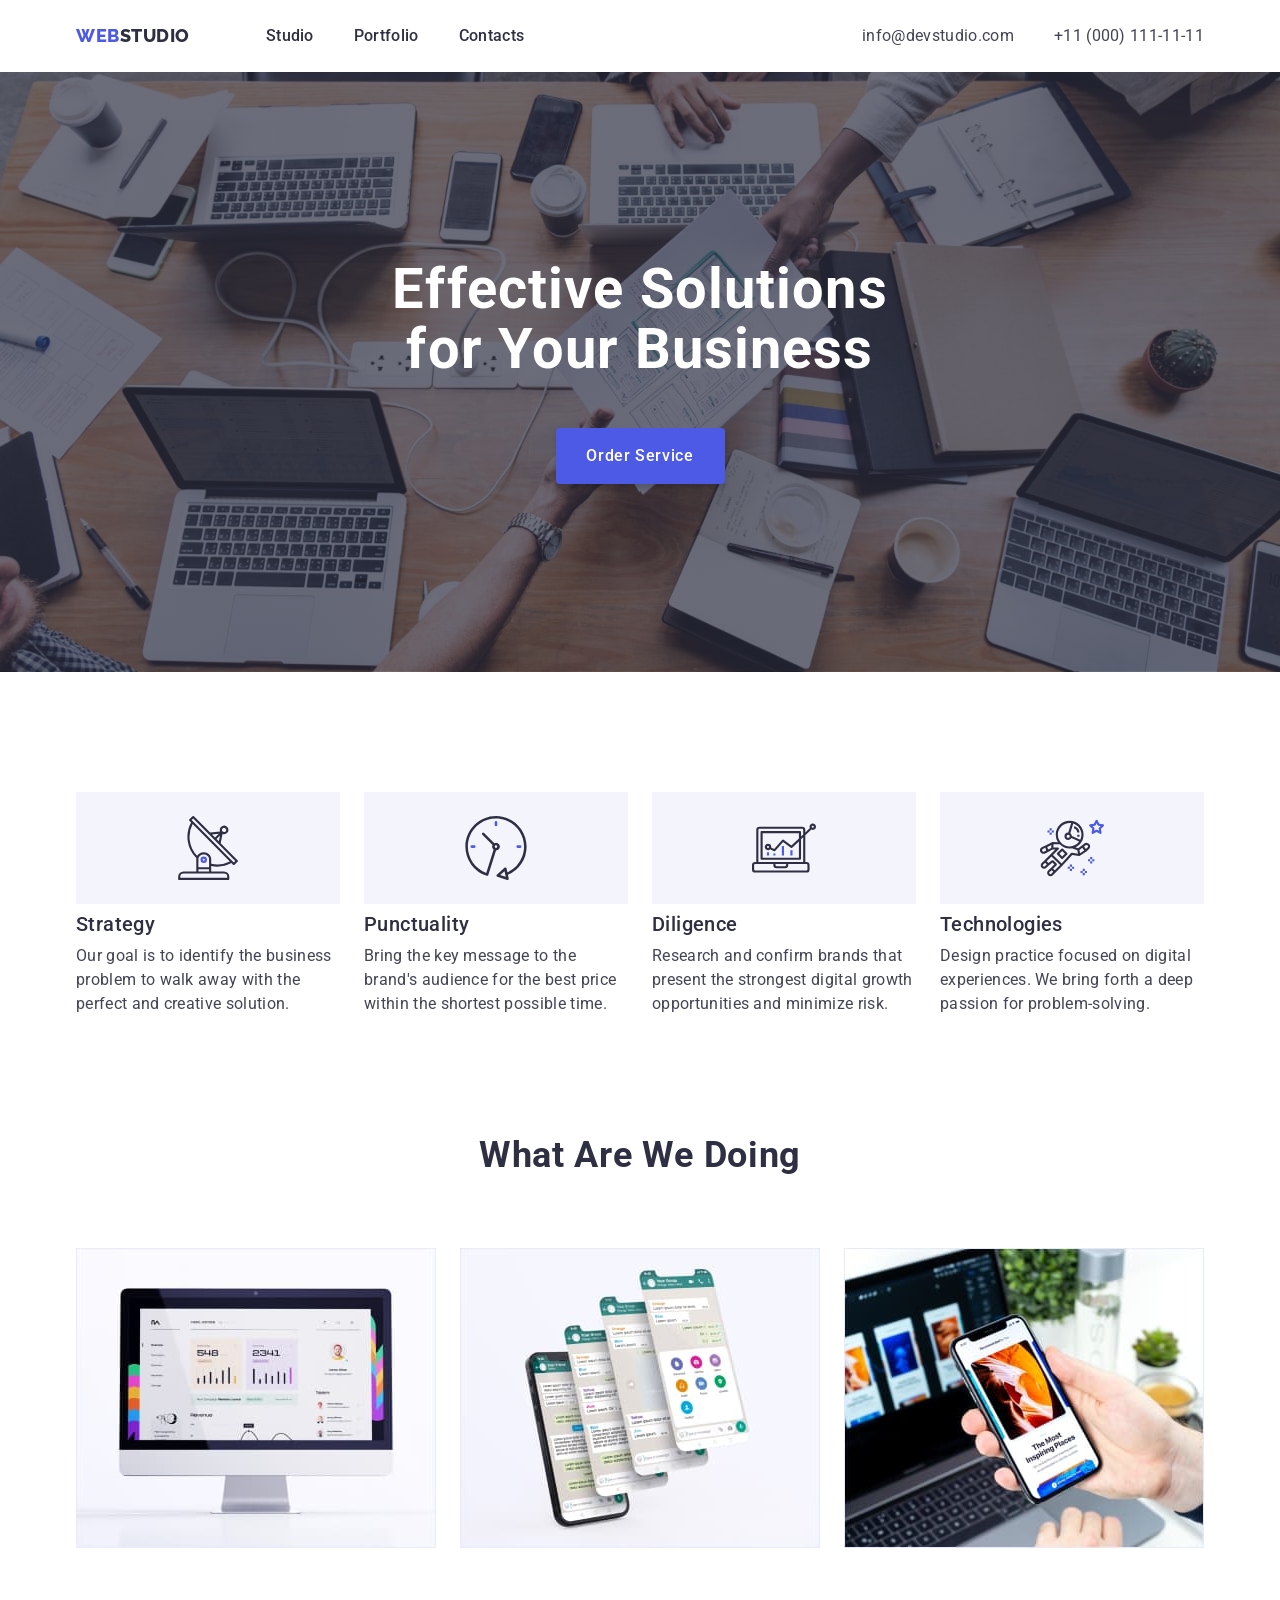
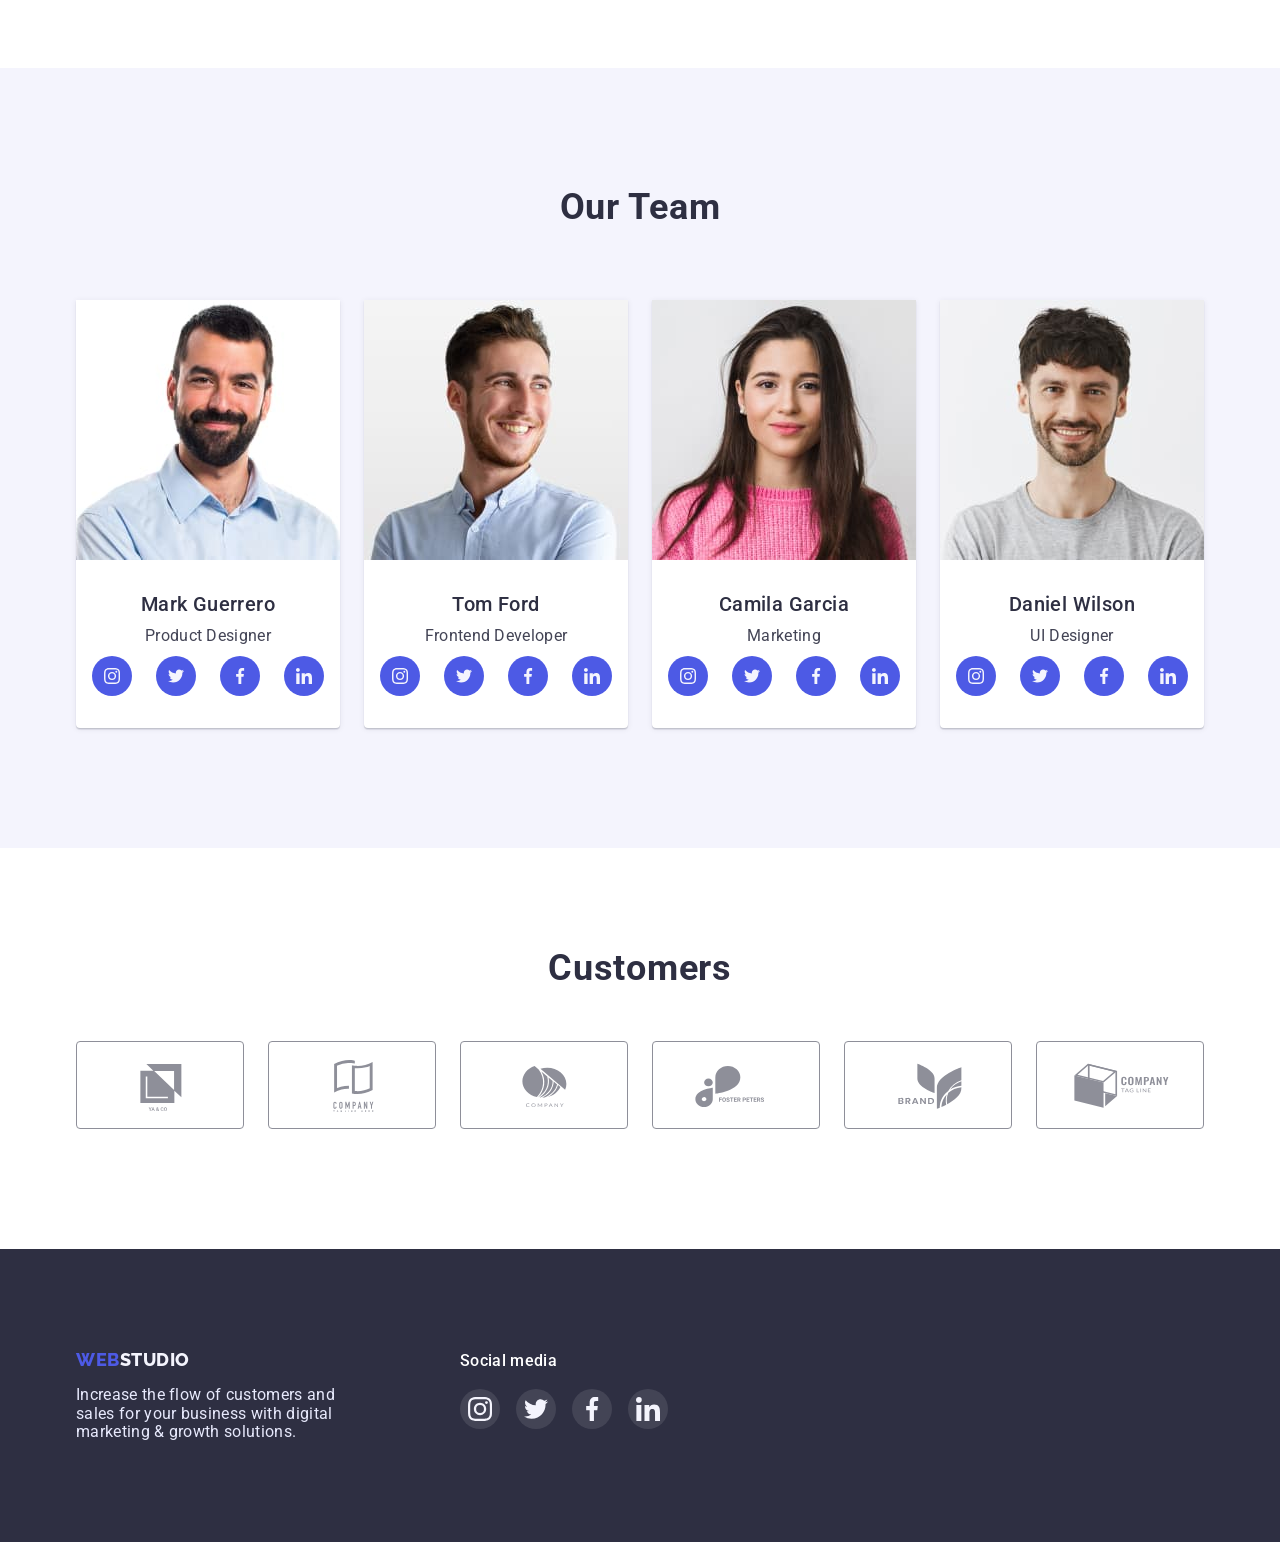
==== index.html @ 0f306420 "Initial commit" ====
<!DOCTYPE html>
<html lang="en">

<head>
    <meta charset="UTF-8">
    <meta http-equiv="X-UA-Compatible" content="IE=edge">
    <meta name="viewport" content="width=device-width, initial-scale=1.0">
    <title>WebStudio</title>
    <link rel="preconnect" href="https://fonts.googleapis.com">
    <link rel="preconnect" href="https://fonts.gstatic.com" crossorigin>
    <link
        href="https://fonts.googleapis.com/css2?family=Montserrat:wght@400;700&family=Raleway:wght@800&family=Roboto:wght@400;500;700;900&display=swap"
        rel="stylesheet">
    <link rel="stylesheet" href="https://cdnjs.cloudflare.com/ajax/libs/modern-normalize/1.1.0/modern-normalize.min.css"
        integrity="sha512-wpPYUAdjBVSE4KJnH1VR1HeZfpl1ub8YT/NKx4PuQ5NmX2tKuGu6U/JRp5y+Y8XG2tV+wKQpNHVUX03MfMFn9Q=="
        crossorigin="anonymous" referrerpolicy="no-referrer" />
    <link rel="stylesheet" href="./css/styles.css">
</head>

<body>
    <header>
        <div class="conteiner header-container">
            <nav class="header-all">
                <a href="./index.html" class="header-logo link">Web<span class="header-logo-studio">Studio</span></a>
                <ul class="header-nav list">
                    <li><a href="./index.html" class="nav link">Studio</a></li>
                    <li><a href="./portfolio.html" class="nav link">Portfolio</a></li>
                    <li><a href="" class="nav link">Contacts</a></li>
                </ul>
            </nav>
            <address class="address">
                <ul class="address-list list">
                    <li><a href="mailto:info@devstudio.com" class="header-address link">info@devstudio.com</a></li>
                    <li><a href="tel:+110001111111" class="header-address link">+11 (000) 111-11-11</a></li>
                </ul>
            </address>
        </div>
    </header>
    <main>
        <section class="hero">
            <div class="conteiner">
                <h1 class="hero-title">Effective Solutions for Your Business</h1>
                <button type="button" class="hero-btn">Order Service</button>
            </div>
        </section>
        <section class="strengths section">
            <div class="conteiner">
                <h2 hidden class="strengths-t">Strengths</h2>
                <ul class="strengths-list list">
                    <li class="strengths-item">
                        <div class="strengths-fon">
                            <svg width="64" height="64" class="strengths-icon">
                                <use href="./images/icons.svg#icon-antenna"></use>
                            </svg>
                        </div>
                        <h3 class="strengths-title">Strategy</h3>
                        <p class="strengths-text">Our goal is to identify the business
                            problem to walk away with the perfect and creative solution. </p>
                    </li>
                    <li class="strengths-item">
                        <div class="strengths-fon">
                            <svg width="64" height="64" class="strengths-icon">
                                <use href="./images/icons.svg#icon-clock"></use>
                            </svg>
                        </div>
                        <h3 class="strengths-title">Punctuality</h3>
                        <p class="strengths-text">Bring the key message to the brand's audience for the best price
                            within
                            the shortest possible
                            time.</p>
                    </li>
                    <li class="strengths-item">
                        <div class="strengths-fon">
                            <svg width="64" height="64" class="strengths-icon">
                                <use href="./images/icons.svg#icon-diagram"></use>
                            </svg>
                        </div>
                        <h3 class="strengths-title">Diligence</h3>
                        <p class="strengths-text">Research and confirm brands that present the strongest digital growth
                            opportunities and minimize
                            risk.</p>
                    </li>
                    <li class="strengths-item">
                        <div class="strengths-fon">
                            <svg width="64" height="64" class="strengths-icon">
                                <use href="./images/icons.svg#icon-astronaut"></use>
                            </svg>
                        </div>
                        <h3 class="strengths-title">Technologies</h3>
                        <p class="strengths-text">Design practice focused on digital experiences. We bring forth a deep
                            passion for
                            problem-solving.</p>
                    </li>
                </ul>
            </div>
        </section>
        <section class="section">
            <div class="conteiner">
                <h2 class="doing">What are we doing</h2>
                <ul class="doing-list list">
                    <li class="doing-item"><img src="./images/doing1.jpg" alt="What are we doing" width="360"
                            height="300"></li>
                    <li><img src="./images/doing2.jpg" alt="What are we doing" width="360" height="300"></li>
                    <li><img src="./images/doing3.jpg" alt="What are we doing" width="360" height="300"></li>
                </ul>
            </div>
        </section>
        <section class="our-team section">
            <div class="conteiner">
                <h2 class="our-team-title">Our Team</h2>
                <div class="our-team-list-wrap">
                    <ul class="our-team-list list">
                        <li class="our-team-item">
                            <img src="./images/team1.jpg" alt="Product Designer" width="264" height="260">
                            <div class="our-team-name">
                                <h3 class="our-team-subtitle">Mark Guerrero</h3>
                                <p class="our-team-text">Product Designer</p>
                                <ul class="team-soc-list list">
                                    <li class="team-soc-item">
                                        <a class="team-soc-link link" href="">
                                            <svg width="16" height="16" class="team-soc-icon">
                                                <use href="./images/icons.svg#icon-instagram"></use>
                                            </svg>
                                        </a>
                                    </li>
                                    <li class="team-soc-item">
                                        <a class="team-soc-link link" href="">
                                            <svg width="16" height="16" class="team-soc-icon">
                                                <use href="./images/icons.svg#icon-twitter"></use>
                                            </svg>
                                        </a>
                                    </li>
                                    <li class="team-soc-item">
                                        <a class="team-soc-link link" href="">
                                            <svg width="16" height="16" class="team-soc-icon">
                                                <use href="./images/icons.svg#icon-facebook"></use>
                                            </svg>
                                        </a>
                                    </li>
                                    <li class="team-soc-item">
                                        <a class="team-soc-link link" href="">
                                            <svg width="16" height="16" class="team-soc-icon">
                                                <use href="./images/icons.svg#icon-linkedin"></use>
                                            </svg>
                                        </a>
                                    </li>
                                </ul>
                            </div>
                        </li>
                        <li class="our-team-item">
                            <img src="./images/team2.jpg" alt="Frontend Developer" width="264" height="260">
                            <div class="our-team-name">
                                <h3 class="our-team-subtitle">Tom Ford</h3>
                                <p class="our-team-text">Frontend Developer</p>
                                <ul class="team-soc-list list">
                                    <li class="team-soc-item">
                                        <a class="team-soc-link link" href="">
                                            <svg width="16" height="16" class="team-soc-icon">
                                                <use href="./images/icons.svg#icon-instagram"></use>
                                            </svg>
                                        </a>
                                    </li>
                                    <li class="team-soc-item">
                                        <a class="team-soc-link link" href="">
                                            <svg width="16" height="16" class="team-soc-icon">
                                                <use href="./images/icons.svg#icon-twitter"></use>
                                            </svg>
                                        </a>
                                    </li>
                                    <li class="team-soc-item">
                                        <a class="team-soc-link link" href="">
                                            <svg width="16" height="16" class="team-soc-icon">
                                                <use href="./images/icons.svg#icon-facebook"></use>
                                            </svg>
                                        </a>
                                    </li>
                                    <li class="team-soc-item">
                                        <a class="team-soc-link link" href="">
                                            <svg width="16" height="16" class="team-soc-icon">
                                                <use href="./images/icons.svg#icon-linkedin"></use>
                                            </svg>
                                        </a>
                                    </li>
                                </ul>
                            </div>
                        </li>
                        <li class="our-team-item">
                            <img src="./images/team3.jpg" alt="Marketing" width="264" height="260">
                            <div class="our-team-name">
                                <h3 class="our-team-subtitle">Camila Garcia</h3>
                                <p class="our-team-text">Marketing</p>
                                <ul class="team-soc-list list">
                                    <li class="team-soc-item">
                                        <a class="team-soc-link link" href="">
                                            <svg width="16" height="16" class="team-soc-icon">
                                                <use href="./images/icons.svg#icon-instagram"></use>
                                            </svg>
                                        </a>
                                    </li>
                                    <li class="team-soc-item">
                                        <a class="team-soc-link link" href="">
                                            <svg width="16" height="16" class="team-soc-icon">
                                                <use href="./images/icons.svg#icon-twitter"></use>
                                            </svg>
                                        </a>
                                    </li>
                                    <li class="team-soc-item">
                                        <a class="team-soc-link link" href="">
                                            <svg width="16" height="16" class="team-soc-icon">
                                                <use href="./images/icons.svg#icon-facebook"></use>
                                            </svg>
                                        </a>
                                    </li>
                                    <li class="team-soc-item">
                                        <a class="team-soc-link link" href="">
                                            <svg width="16" height="16" class="team-soc-icon">
                                                <use href="./images/icons.svg#icon-linkedin"></use>
                                            </svg>
                                        </a>
                                    </li>
                                </ul>
                            </div>
                        </li>
                        <li class="our-team-item">
                            <img src="./images/team4.jpg" alt="UI Designer" width="264" height="260">
                            <div class="our-team-name">
                                <h3 class="our-team-subtitle">Daniel Wilson</h3>
                                <p class="our-team-text">UI Designer</p>
                                <ul class="team-soc-list list">
                                    <li class="team-soc-item">
                                        <a class="team-soc-link link" href="">
                                            <svg width="16" height="16" class="team-soc-icon">
                                                <use href="./images/icons.svg#icon-instagram"></use>
                                            </svg>
                                        </a>
                                    </li>
                                    <li class="team-soc-item">
                                        <a class="team-soc-link link" href="">
                                            <svg width="16" height="16" class="team-soc-icon">
                                                <use href="./images/icons.svg#icon-twitter"></use>
                                            </svg>
                                        </a>
                                    </li>
                                    <li class="team-soc-item">
                                        <a class="team-soc-link link" href="">
                                            <svg width="16" height="16" class="team-soc-icon">
                                                <use href="./images/icons.svg#icon-facebook"></use>
                                            </svg>
                                        </a>
                                    </li>
                                    <li class="team-soc-item">
                                        <a class="team-soc-link link" href="">
                                            <svg width="16" height="16" class="team-soc-icon">
                                                <use href="./images/icons.svg#icon-linkedin"></use>
                                            </svg>
                                        </a>
                                    </li>
                                </ul>
                            </div>
                        </li>
                    </ul>
                </div>
            </div>
        </section>
        <section class="customers section">
            <div class="conteiner">
                <h2 class="customers-title">Customers</h2>
                <ul class="customers-list list">
                    <li class="customers-item">
                        <a class="customers-link link" href="">
                            <svg width="104" height="56" class="customers-icon">
                                <use href="./images/icons.svg#icon-Logo-1"></use>
                            </svg>
                        </a>
                    </li>
                    <li class="customers-item">
                        <a class="customers-link link" href="">
                            <svg width="104" height="56" class="customers-icon">
                                <use href="./images/icons.svg#icon-Logo-2"></use>
                            </svg>
                        </a>
                    </li>
                    <li class="customers-item">
                        <a class="customers-link link" href="">
                            <svg width="104" height="56" class="customers-icon">
                                <use href="./images/icons.svg#icon-Logo-3"></use>
                            </svg>
                        </a>
                    </li>
                    <li class="customers-item">
                        <a class="customers-link link" href="">
                            <svg width="104" height="56" class="customers-icon">
                                <use href="./images/icons.svg#icon-Logo-4"></use>
                            </svg>
                        </a>
                    </li>
                    <li class="customers-item">
                        <a class="customers-link link" href="">
                            <svg width="104" height="56" class="customers-icon">
                                <use href="./images/icons.svg#icon-Logo-5"></use>
                            </svg>
                        </a>
                    </li>
                    <li class="customers-item">
                        <a class="customers-link link" href="">
                            <svg width="104" height="56" class="customers-icon">
                                <use href="./images/icons.svg#icon-Logo-6"></use>
                            </svg>
                        </a>
                    </li>
                </ul>
            </div>
        </section>
    </main>
    <footer class="footer">
        <div class="footer-conteiner conteiner">
            <div class="footer-wrap">
                <a href="./index.html" class="header-logo link">Web<span class="footer-logo-studio">Studio</span></a>
                <p class="footer-text">Increase the flow of customers and sales for your business with digital marketing
                    &
                    growth solutions.</p>
            </div>
            <div class="social-media-box">
                <h3 class="social-media-header">Social media</h3>
                <ul class="social-media-list list">
                    <li class="social-media-item">
                        <a class="social-media-link link" href="">
                            <svg width="24" heigth="24" class="social-media-icon">
                                <use href="./images/icons.svg#icon-instagram"></use>
                            </svg>
                        </a>
                    </li>
                    <li class="social-media-item">
                        <a class="social-media-link link" href="">
                            <svg width="24" heigth="24" class="social-media-icon">
                                <use href="./images/icons.svg#icon-twitter"></use>
                            </svg>
                        </a>
                    </li>
                    <li class="social-media-item">
                        <a class="social-media-link link" href="">
                            <svg width="24" heigth="24" class="social-media-icon">
                                <use href="./images/icons.svg#icon-facebook"></use>
                            </svg>
                        </a>
                    </li>
                    <li class="social-media-item">
                        <a class="social-media-link link" href="">
                            <svg width="24" heigth="24" class="social-media-icon">
                                <use href="./images/icons.svg#icon-linkedin"></use>
                            </svg>
                        </a>
                    </li>
                </ul>
            </div>
        </div>
    </footer>
</body>

</html>
---- css/styles.css ----
:root {
    --body-color: #2E2F42;
    --logo-color: #4D5AE5;
    --second-logo-color: #2E2F42;
    --navigation-color: #2E2F42;
    --address-color: #434455;
    --navigation-color-hover: #404BBF;
    --background-color-hero: #2E2F42;
    --hero-btn-color: #ffffff;
    --hero-btn-background-color: #4D5AE5;
    --hero-btn-background-color-hover: #404BBF;
    --hero-title-color: #ffffff;

    --color-iris: #4d5ae5;
    --color-ocean: #404bbf;
    --color-navy-blue: #2e2f42;
    --color-green: #31d0aa;
    --color-slate: #434455;
    --color-light-slate: #8e8f99;
    --color-cornflower: #e7e9fc;
    --color-cloud: #f4f4fd;
    --color-navy-blue-modal: #2e2f42;
    --color-grey: #2e2f42;
}

p,
h1,
h2,
h3,
h4,
h5,
h6,
ul {
    margin: 0;
    padding: 0;
}

img {
    max-width: 100%;
    height: auto;
    display: block;
}

button {
    cursor: pointer;
}

body {
    font-family: 'Roboto', sans-serif;
    color: var(--color-slate);
}

.link {
    text-decoration: none;
}

.list {
    list-style: none;
}

.conteiner {
    max-width: 1158px;
    margin: 0 auto;
    padding: 0 15px;
}

.section {
    padding-top: 120px;
    padding-bottom: 120px;
}

.header {
    border-bottom: 1px solid var(--color-cornflower);
}

.header-logo {
    font-family: 'Raleway', sans-serif;
    font-weight: 800;
    font-size: 18px;
    line-height: 1.17;
    display: flex;
    align-items: center;
    letter-spacing: 0.03em;
    text-transform: uppercase;
    color: var(--logo-color);
    margin-right: 76px;
}

.header-container {
    display: flex;
    padding-top: 24px;
    padding-bottom: 24px;
    justify-content: space-between;

}

.header-all {
    display: flex;
    align-items: center;
}

.header-nav {
    display: flex;
    gap: 40px;
}

.header-logo-studio {
    color: var(--second-logo-color);
}

.nav {
    font-weight: 500;
    font-size: 16px;
    line-height: 1.5;
    letter-spacing: 0.02em;
    color: var(--navigation-color);
}

.address {
    font-style: normal;
}

.address-list {
    display: flex;
    gap: 40px;

}

.header-address {
    font-size: 16px;
    line-height: 1.5;
    letter-spacing: 0.02em;
    color: var(--color-slate);
}

.header-address:hover,
.header-address:focus,
.nav:hover,
.nav:focus,
.nav:active {
    color: var(--color-ocean);
}

/* --------------HERO-------------- */

.hero {
    background-color: var(--background-color-hero);
    background-image: linear-gradient(rgba(46, 47, 66, 0.7), rgba(46, 47, 66, 0.7)), url(../images/people-office1.jpg);
    background-repeat: no-repeat;
    background-position: center;
    background-size: cover;
    padding: 188px 0;
}

.hero-title {
    font-size: 56px;
    line-height: 1.07;
    text-align: center;
    letter-spacing: 0.02em;
    color: var(--hero-title-color);
    max-width: 496px;
    margin: 0 auto 48px;

}

.hero-btn {
    font-family: 'Roboto', sans-serif;
    font-weight: 500;
    font-size: 16px;
    line-height: 1.5;
    letter-spacing: 0.04em;
    background-color: var(--hero-btn-background-color);
    box-shadow: 0px 4px 4px rgba(0, 0, 0, 0.15);
    border-radius: 4px;
    color: var(--hero-btn-color);
    width: 169px;
    height: 56px;
    display: block;
    margin: 0 auto;
    border: none;
}

.hero-btn:hover,
.hero-btn:focus {
    background: var(--hero-btn-background-color-hover);
}

/* --------------Strengths-------------- */

.strengths {
    padding-bottom: 0;
}

.strengths-list {
    display: flex;
    gap: 24px;
    justify-content: center;
}

.strengths-item {
    flex-basis: calc((100% - 72px) / 4);
}

.strengths-fon {
    background-color: var(--color-cloud);
    margin-bottom: 8px;
    height: 112px;
    display: flex;
    justify-content: center;
    align-items: center;
}

.strengths-title {
    font-weight: 500;
    font-size: 20px;
    line-height: 1.2;
    letter-spacing: 0.02em;
    color: var(--color-navy-blue);
    margin-bottom: 8px;
}

.strengths-text {
    font-size: 16px;
    line-height: 1.5;
    letter-spacing: 0.02em;
    color: var(--color-slate);
}

/* --------------Doing-------------- */

.doing {
    font-size: 36px;
    line-height: 1.11;
    text-align: center;
    letter-spacing: 0.02em;
    text-transform: capitalize;
    color: var(--color-navy-blue);
    margin-bottom: 72px;
}

.doing-list {
    display: flex;
    gap: 24px;
    justify-content: center;
}

.doing-item {
    flex-basis: calc((100% - 48) / 3);
}

/* --------------Our team-------------- */

.our-team {
    background-color: var(--color-cloud);
}

.our-team-name {
    padding: 32px 16px;
}

.our-team-list {
    display: flex;
    gap: 24px;
}

.our-team-item {
    background-color: var(--hero-title-color);
    box-shadow: 0px 1px 6px rgba(46, 47, 66, 0.08), 0px 1px 1px rgba(46, 47, 66, 0.16), 0px 2px 1px rgba(46, 47, 66, 0.08);
    border-radius: 0px 0px 4px 4px;
    flex-basis: calc((100% - 72px) / 4);
}

.our-team-title {
    font-size: 36px;
    line-height: 1.11;
    text-align: center;
    letter-spacing: 0.02em;
    text-transform: capitalize;
    color: var(--color-navy-blue);
    margin-bottom: 72px;
}

.our-team-subtitle {
    font-weight: 500;
    font-size: 20px;
    line-height: 1.2;
    text-align: center;
    letter-spacing: 0.02em;
    color: var(--color-navy-blue);
}

.our-team-text {
    font-size: 16px;
    line-height: 1.5;
    text-align: center;
    letter-spacing: 0.02em;
    color: var(--color-slate);
    margin-top: 8px;
    margin-bottom: 8px;
}

.team-soc-list {
    display: flex;
    justify-content: center;
    gap: 24px;
}

.team-soc-item {
    width: 40px;
    height: 40px;
}

.team-soc-link {
    width: 100%;
    height: 100%;
    background-color: var(--color-iris);
    display: flex;
    align-items: center;
    justify-content: center;
    border-radius: 50%;
}

.team-soc-link:hover,
.team-soc-link:focus {
    background-color: var(--color-ocean);
}

.customers-title {
    font-size: 36px;
    line-height: 1.1px;
    text-align: center;
    letter-spacing: 0.02em;
    text-transform: capitalize;
    color: var(--color-grey);
    margin-bottom: 72px;
}

.customers-list {
    display: flex;
    gap: 24px;
}

.customers-item {
    flex-basis: auto;

}

.customers-link {
    width: 168px;
    height: 88px;
    display: flex;
    align-items: center;
    justify-content: center;
    color: var(--color-light-slate);
    border: 1px solid var(--color-light-slate);
    border-radius: 4px;
}

.customers-icon {
    fill: currentColor;
}

.customers-link:hover,
.customers-link:focus {
    border-color: var(--color-ocean);
}

.customers-link:hover .customers-icon,
.customers-link:focus .customers-icon {
    fill: var(--color-ocean);
}

/* --------------Footer-------------- */

.footer {
    background-color: var(--color-navy-blue);

}

.footer-conteiner {
    display: flex;

}

.footer-wrap {
    padding-top: 100px;
    padding-bottom: 100px;
    margin-right: 120px;
}

.footer-logo-studio {
    color: var(--color-cloud);
}

.footer-text {
    font-size: 16px;
    line-height: 1.17;
    letter-spacing: 0.02em;
    color: var(--color-cornflower);
    width: 264px;
    margin-top: 16px;
}

.social-media-box {
    padding-top: 100px;

}

.social-media-header {
    font-weight: 500;
    font-size: 16px;
    line-height: 1.5;
    letter-spacing: 0.02em;
    color: #FFFFFF;
    margin-bottom: 16px;
}

.social-media-list {
    display: flex;
    justify-content: center;
    gap: 16px;
}

.social-media-item {
    width: 40px;
    height: 40px;
}

.social-media-link {
    width: 100%;
    height: 100%;
    display: flex;
    align-items: center;
    justify-content: center;
    border-radius: 50%;
    background-color: var(--color-cloud);
    background: rgba(255, 255, 255, 0.1);
}

.social-media-link:hover,
.social-media-link:focus {
    background-color: var(--color-green);
}



/* --------------   START Portfolio   -------------- */

/* --------------Filter-------------- */

.filter-btn {
    background-color: var(--color-cornflower);
    color: var(--color-iris);
    line-height: 1.5;
    font-size: 16px;
    font-weight: 500;
    letter-spacing: 0.04em;
    font-family: 'Roboto', sans-serif;
    padding: 12px 24px;
    border: 1px solid #E7E9FC;
    border-radius: 4px;
}

.filter-btn:is(:hover, :focus) {
    background-color: var(--color-ocean);
    color: var(--color-cloud);
    border: 1px solid var(--color-ocean);
    box-shadow: 0px 2px 2px 0px #0000001F;
    box-shadow: 0px 2px 1px 0px #00000014;
    box-shadow: 0px 3px 1px 0px #0000001A;
}

.filter-list {
    display: flex;
    justify-content: center;
    gap: 24px;
    margin-bottom: 72px;
}

.project-list {
    display: flex;
    flex-wrap: wrap;
    column-gap: 24px;
    row-gap: 48px;
}

.project-link {
    display: block;
}

.project-link .project-name:hover {
    box-shadow: 0px 1px 6px rgba(46, 47, 66, 0.08), 0px 1px 1px rgba(46, 47, 66, 0.16), 0px 2px 1px rgba(46, 47, 66, 0.08);
}

.project-item {
    flex-basis: calc((100% - 48px) / 3);
    background-color: var(--hero-title-color);
}

.project-name {
    padding: 32px 16px;
    border: 1px solid var(--color-cornflower);
    border-top: 0;
}

.project-title {
    font-weight: 500;
    font-size: 20px;
    line-height: 1.2;
    letter-spacing: 0.02em;
    color: var(--color-navy-blue);
    margin-bottom: 8px;
}

.project-filter {
    font-size: 16px;
    line-height: 1.5;
    letter-spacing: 0.02em;
    color: var(--color-slate);
}
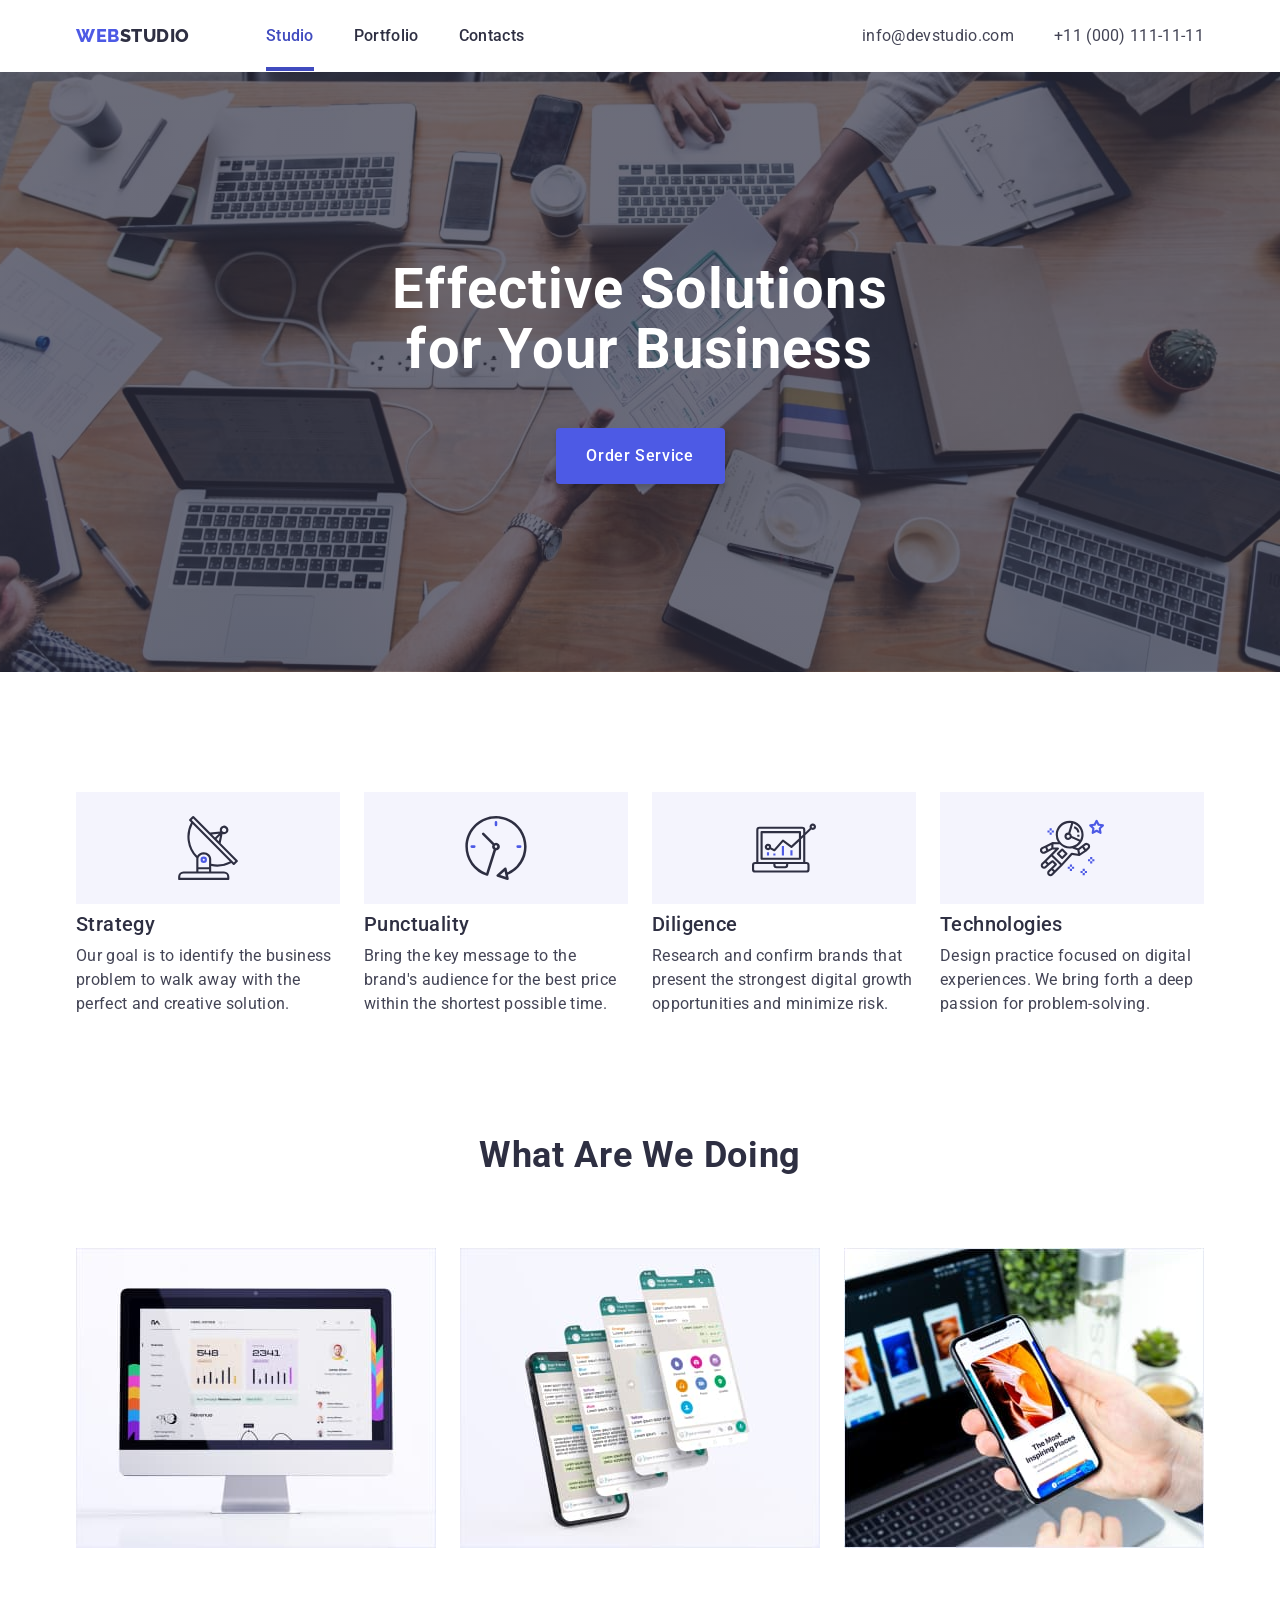
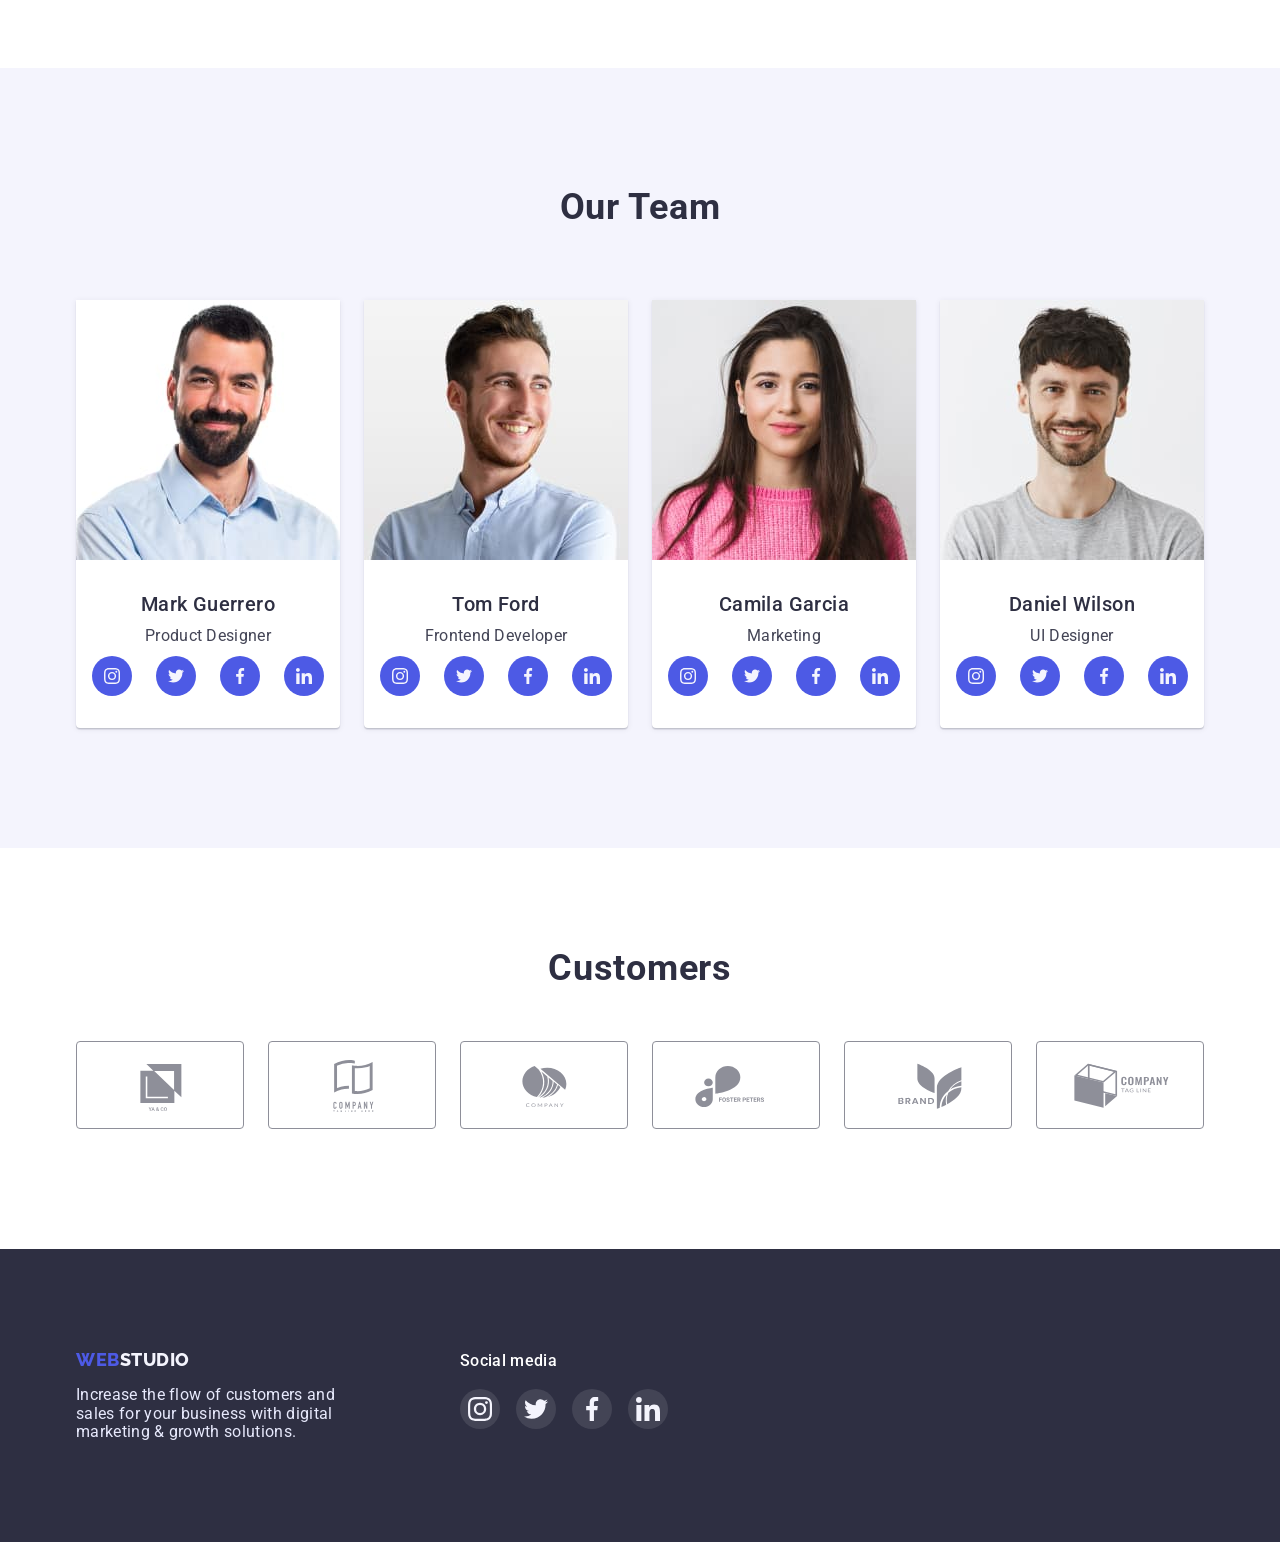
==== commit ba110e70: "modal" ====
--- a/index.html
+++ b/index.html
@@ -23,7 +23,7 @@
             <nav class="header-all">
                 <a href="./index.html" class="header-logo link">Web<span class="header-logo-studio">Studio</span></a>
                 <ul class="header-nav list">
-                    <li><a href="./index.html" class="nav link">Studio</a></li>
+                    <li class="header-item"><a href="./index.html" class="nav current link">Studio</a></li>
                     <li><a href="./portfolio.html" class="nav link">Portfolio</a></li>
                     <li><a href="" class="nav link">Contacts</a></li>
                 </ul>
@@ -40,7 +40,7 @@
         <section class="hero">
             <div class="conteiner">
                 <h1 class="hero-title">Effective Solutions for Your Business</h1>
-                <button type="button" class="hero-btn">Order Service</button>
+                <button type="button" class="hero-btn" data-modal-open>Order Service</button>
             </div>
         </section>
         <section class="strengths section">
@@ -355,6 +355,16 @@
             </div>
         </div>
     </footer>
+    <div class="backdrop is-hidden" data-modal>
+        <div class="modal">
+            <button type="button" class="modal-close" data-modal-close>
+                <svg width="8" height="8" class="modal-close-icon">
+                    <use href="./images/icons.svg#icon-close-black-18dp-2-1"></use>
+                </svg>
+            </button>
+        </div>
+    </div>
+    <script src="./js/modal.js"></script>
 </body>
 
 </html>
--- a/css/styles.css
+++ b/css/styles.css
@@ -114,6 +114,7 @@
     line-height: 1.5;
     letter-spacing: 0.02em;
     color: var(--navigation-color);
+
 }
 
 .address {
@@ -131,6 +132,7 @@
     line-height: 1.5;
     letter-spacing: 0.02em;
     color: var(--color-slate);
+
 }
 
 .header-address:hover,
@@ -140,6 +142,30 @@
 .nav:active {
     color: var(--color-ocean);
 }
+
+.header-item {
+    position: relative;
+
+
+}
+
+.current {
+    color: var(--color-ocean);
+}
+
+.current::after {
+    content: '';
+    position: absolute;
+    bottom: 0;
+    width: 100%;
+    height: 4px;
+    left: 0;
+    top: 43px;
+    background-color: var(--color-ocean);
+    color: var(--color-ocean);
+}
+
+
 
 /* --------------HERO-------------- */
 
@@ -178,11 +204,14 @@
     display: block;
     margin: 0 auto;
     border: none;
+    transition-property: background-color;
+    transition-duration: 250ms;
+    transition-timing-function: cubic-bezier(0.4, 0, 0.2, 1);
 }
 
 .hero-btn:hover,
 .hero-btn:focus {
-    background: var(--hero-btn-background-color-hover);
+    background-color: var(--hero-btn-background-color-hover);
 }
 
 /* --------------Strengths-------------- */
@@ -318,6 +347,9 @@
     align-items: center;
     justify-content: center;
     border-radius: 50%;
+    transition-property: background-color;
+    transition-duration: 250ms;
+    transition-timing-function: cubic-bezier(0.4, 0, 0.2, 1);
 }
 
 .team-soc-link:hover,
@@ -354,10 +386,16 @@
     color: var(--color-light-slate);
     border: 1px solid var(--color-light-slate);
     border-radius: 4px;
+    transition-property: border-color;
+    transition-duration: 250ms;
+    transition-timing-function: cubic-bezier(0.4, 0, 0.2, 1);
 }
 
 .customers-icon {
     fill: currentColor;
+    transition-property: fill;
+    transition-duration: 250ms;
+    transition-timing-function: cubic-bezier(0.4, 0, 0.2, 1);
 }
 
 .customers-link:hover,
@@ -435,6 +473,9 @@
     border-radius: 50%;
     background-color: var(--color-cloud);
     background: rgba(255, 255, 255, 0.1);
+    transition-property: background-color;
+    transition-duration: 250ms;
+    transition-timing-function: cubic-bezier(0.4, 0, 0.2, 1);
 }
 
 .social-media-link:hover,
@@ -459,6 +500,9 @@
     padding: 12px 24px;
     border: 1px solid #E7E9FC;
     border-radius: 4px;
+    transition-property: background-color, color, border, box-shadow;
+    transition-duration: 250ms;
+    transition-timing-function: cubic-bezier(0.4, 0, 0.2, 1);
 }
 
 .filter-btn:is(:hover, :focus) {
@@ -486,6 +530,9 @@
 
 .project-link {
     display: block;
+    transition-property: box-shadow;
+    transition-duration: 250ms;
+    transition-timing-function: cubic-bezier(0.4, 0, 0.2, 1);
 }
 
 .project-link .project-name:hover {
@@ -495,12 +542,40 @@
 .project-item {
     flex-basis: calc((100% - 48px) / 3);
     background-color: var(--hero-title-color);
+}
+
+.project-item:hover .project-cover-text {
+    transform: translateY(0);
+}
+
+.project-top-wrap {
+    position: relative;
+    overflow: hidden;
+}
+
+.project-cover-text {
+    position: absolute;
+    top: 0;
+    height: 100%;
+    font-size: 16px;
+    line-height: 1.5;
+    letter-spacing: 0.02em;
+    padding-top: 40px;
+    padding-left: 32px;
+    padding-right: 32px;
+    color: var(--color-cloud);
+    background-color: var(--color-iris);
+    transform: translateY(100%);
+    transition: transform 250ms cubic-bezier(0.4, 0, 0.2, 1);
 }
 
 .project-name {
     padding: 32px 16px;
     border: 1px solid var(--color-cornflower);
     border-top: 0;
+    transition-property: box-shadow;
+    transition-duration: 250ms;
+    transition-timing-function: cubic-bezier(0.4, 0, 0.2, 1);
 }
 
 .project-title {
@@ -517,4 +592,45 @@
     line-height: 1.5;
     letter-spacing: 0.02em;
     color: var(--color-slate);
+}
+
+.backdrop {
+    position: fixed;
+    top: 0;
+    width: 100%;
+    height: 100%;
+    background: rgba(46, 47, 66, 0.4);
+    transition: opacity 300ms cubic-bezier(.01, .7, .92, .1), visibility 300ms cubic-bezier(.01, .7, .92, .1);
+}
+
+.modal {
+    width: 408px;
+    min-height: 576px;
+    background-color: #fcfcfc;
+    box-shadow: 0px 1px 1px rgba(0, 0, 0, 0.14), 0px 1px 3px rgba(0, 0, 0, 0.12), 0px 2px 1px rgba(0, 0, 0, 0.2);
+    border-radius: 4px;
+    position: absolute;
+    top: 50%;
+    left: 50%;
+    transform: translate(-50%, -50%) scaleX(1);
+    transition: transform 300ms linear;
+    padding: 24px;
+}
+
+.backdrop.is-hidden .modal {
+    transform: translate(-50%, -50%) scaleX(0);
+}
+
+.modal-close {
+    display: block;
+    margin-left: auto;
+    width: 24px;
+    height: 24px;
+    border-radius: 50%;
+}
+
+.is-hidden {
+    opacity: 0;
+    visibility: hidden;
+    pointer-events: none;
 }
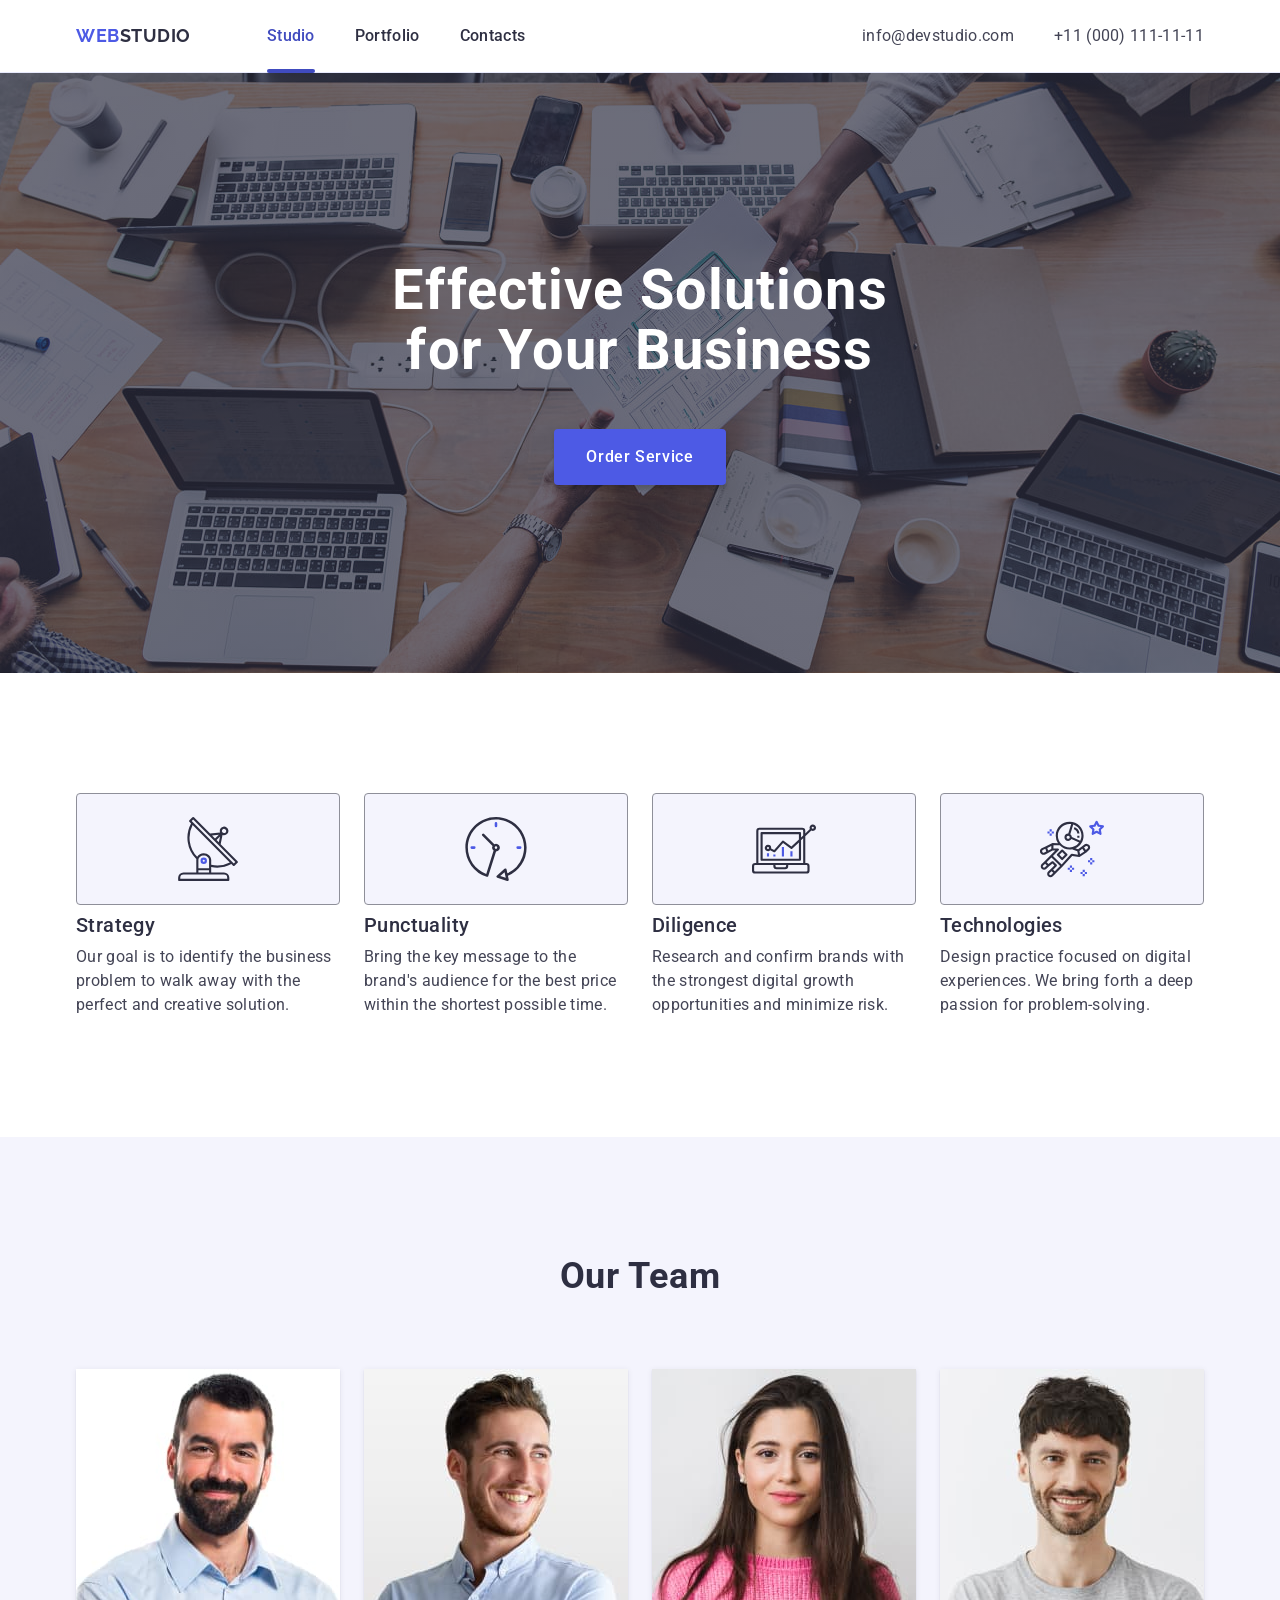
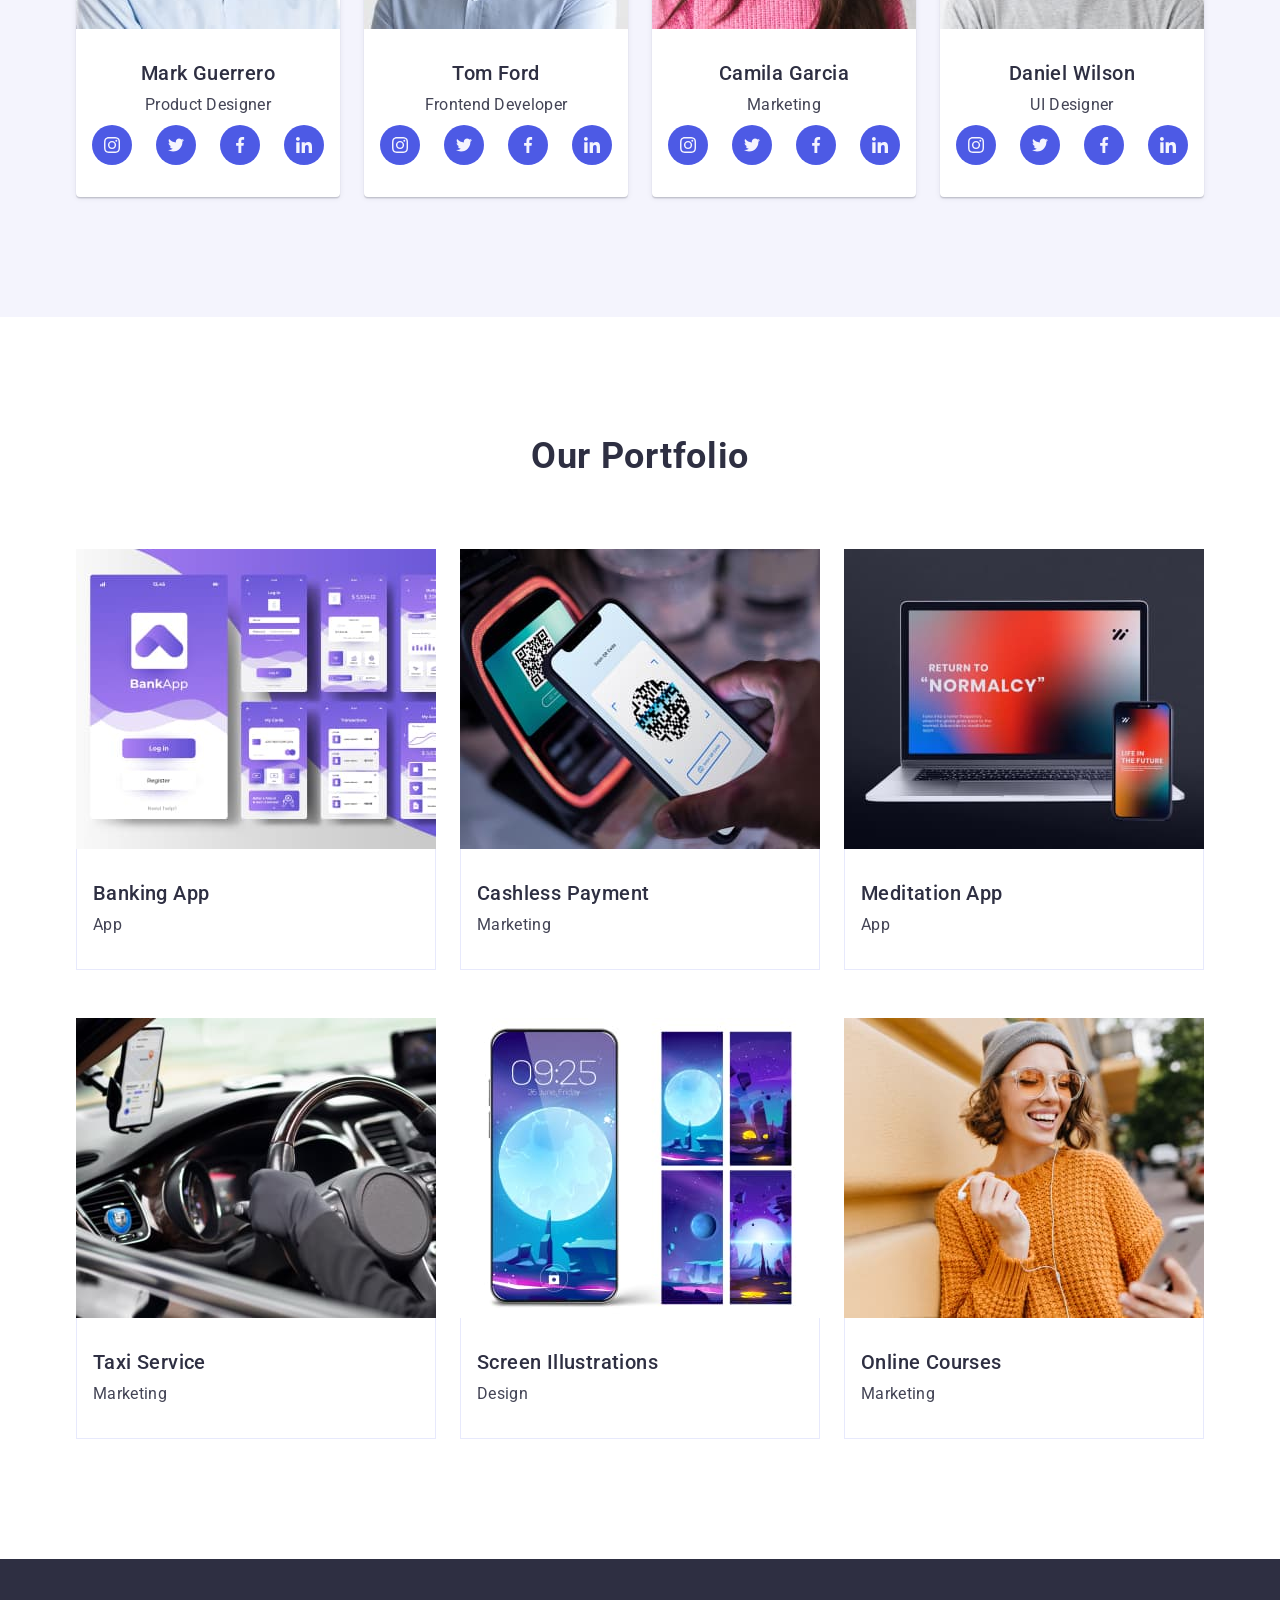
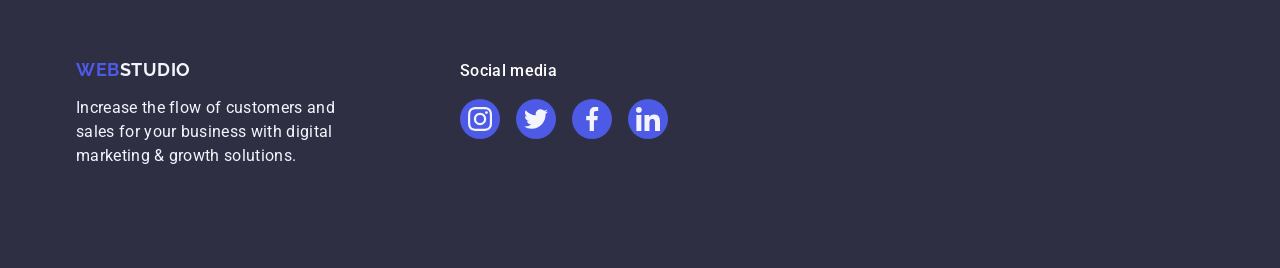
==== commit d5e36c66: "Initial commit" ====
--- a/index.html
+++ b/index.html
@@ -8,346 +8,385 @@
     <title>WebStudio</title>
     <link rel="preconnect" href="https://fonts.googleapis.com">
     <link rel="preconnect" href="https://fonts.gstatic.com" crossorigin>
-    <link
-        href="https://fonts.googleapis.com/css2?family=Montserrat:wght@400;700&family=Raleway:wght@800&family=Roboto:wght@400;500;700;900&display=swap"
+    <link href="https://fonts.googleapis.com/css2?family=Raleway:wght@700&family=Roboto:wght@400;500;700&display=swap"
         rel="stylesheet">
-    <link rel="stylesheet" href="https://cdnjs.cloudflare.com/ajax/libs/modern-normalize/1.1.0/modern-normalize.min.css"
-        integrity="sha512-wpPYUAdjBVSE4KJnH1VR1HeZfpl1ub8YT/NKx4PuQ5NmX2tKuGu6U/JRp5y+Y8XG2tV+wKQpNHVUX03MfMFn9Q=="
-        crossorigin="anonymous" referrerpolicy="no-referrer" />
+    <link rel="stylesheet"
+        href="https://cdnjs.cloudflare.com/ajax/libs/modern-normalize/2.0.0/modern-normalize.min.css">
     <link rel="stylesheet" href="./css/styles.css">
 </head>
 
 <body>
-    <header>
-        <div class="conteiner header-container">
-            <nav class="header-all">
-                <a href="./index.html" class="header-logo link">Web<span class="header-logo-studio">Studio</span></a>
-                <ul class="header-nav list">
-                    <li class="header-item"><a href="./index.html" class="nav current link">Studio</a></li>
-                    <li><a href="./portfolio.html" class="nav link">Portfolio</a></li>
-                    <li><a href="" class="nav link">Contacts</a></li>
+    <header class="page-header">
+        <div class="header-nav container">
+            <nav class="menu">
+                <a class="logo link" href="./index.html">Web<span class="logo-short">Studio</span></a>
+                <ul class="nav-menu list">
+                    <li class="menu-item">
+                        <a class="menu-link current link" href="./index.html">Studio</a>
+                    </li>
+                    <li class="menu-item">
+                        <a class="menu-link link" href="">Portfolio</a>
+                    </li>
+                    <li class="menu-item">
+                        <a class="menu-link link" href="">Contacts</a>
+                    </li>
                 </ul>
             </nav>
-            <address class="address">
-                <ul class="address-list list">
-                    <li><a href="mailto:info@devstudio.com" class="header-address link">info@devstudio.com</a></li>
-                    <li><a href="tel:+110001111111" class="header-address link">+11 (000) 111-11-11</a></li>
+            <address class="page-address">
+                <ul class="page-address-list list">
+                    <li class="page-address-item">
+                        <a class="page-address-link link" href="mailto:info@devstudio.com">info@devstudio.com</a>
+                    </li>
+                    <li class="page-address-item">
+                        <a class="page-address-link link" href="tel:+110001111111">+11 (000) 111-11-11</a>
+                    </li>
                 </ul>
             </address>
         </div>
     </header>
     <main>
+        <!-- HERO -->
         <section class="hero">
-            <div class="conteiner">
-                <h1 class="hero-title">Effective Solutions for Your Business</h1>
-                <button type="button" class="hero-btn" data-modal-open>Order Service</button>
+            <div class="container">
+                <h1 class="hero-title">Effective Solutions
+                    for Your Business</h1>
+                <button class="hero-btn" type="button">Order Service</button>
             </div>
         </section>
-        <section class="strengths section">
-            <div class="conteiner">
-                <h2 hidden class="strengths-t">Strengths</h2>
-                <ul class="strengths-list list">
-                    <li class="strengths-item">
-                        <div class="strengths-fon">
-                            <svg width="64" height="64" class="strengths-icon">
-                                <use href="./images/icons.svg#icon-antenna"></use>
-                            </svg>
-                        </div>
-                        <h3 class="strengths-title">Strategy</h3>
-                        <p class="strengths-text">Our goal is to identify the business
-                            problem to walk away with the perfect and creative solution. </p>
-                    </li>
-                    <li class="strengths-item">
-                        <div class="strengths-fon">
-                            <svg width="64" height="64" class="strengths-icon">
-                                <use href="./images/icons.svg#icon-clock"></use>
-                            </svg>
-                        </div>
-                        <h3 class="strengths-title">Punctuality</h3>
-                        <p class="strengths-text">Bring the key message to the brand's audience for the best price
-                            within
-                            the shortest possible
-                            time.</p>
-                    </li>
-                    <li class="strengths-item">
-                        <div class="strengths-fon">
-                            <svg width="64" height="64" class="strengths-icon">
-                                <use href="./images/icons.svg#icon-diagram"></use>
-                            </svg>
-                        </div>
-                        <h3 class="strengths-title">Diligence</h3>
-                        <p class="strengths-text">Research and confirm brands that present the strongest digital growth
-                            opportunities and minimize
-                            risk.</p>
-                    </li>
-                    <li class="strengths-item">
-                        <div class="strengths-fon">
-                            <svg width="64" height="64" class="strengths-icon">
-                                <use href="./images/icons.svg#icon-astronaut"></use>
-                            </svg>
-                        </div>
-                        <h3 class="strengths-title">Technologies</h3>
-                        <p class="strengths-text">Design practice focused on digital experiences. We bring forth a deep
-                            passion for
-                            problem-solving.</p>
+        <!-- BENEFITS -->
+        <section class="benefits section">
+            <div class="container">
+                <h2 class="benefits-title visually-hidden">Benefits</h2>
+                <ul class="benefits-list list">
+                    <li class="benefits-item">
+                        <div class="benefits-icon-box">
+                            <svg class="benefits-icon" width="64" height="64">
+                                <use href="./images/icons.svg#icon-antenna-1"></use>
+                            </svg>
+                        </div>
+                        <h3 class="benefits-item-title">Strategy</h3>
+                        <p class="benefits-item-text">Our goal is to identify the business
+                            problem to walk away with the perfect and creative solution.</p>
+                    </li>
+                    <li class="benefits-item">
+                        <div class="benefits-icon-box">
+                            <svg class="benefits-icon" width="64" height="64">
+                                <use href="./images/icons.svg#icon-clock-1"></use>
+                            </svg>
+                        </div>
+                        <h3 class="benefits-item-title">Punctuality</h3>
+                        <p class="benefits-item-text">Bring the key message to the brand's audience for the best price
+                            within the shortest possible time.</p>
+                    </li>
+                    <li class="benefits-item">
+                        <div class="benefits-icon-box">
+                            <svg class="benefits-icon" width="64" height="64">
+                                <use href="./images/icons.svg#icon-diagram-1"></use>
+                            </svg>
+                        </div>
+                        <h3 class="benefits-item-title">Diligence</h3>
+                        <p class="benefits-item-text">Research and confirm brands with the strongest digital growth
+                            opportunities and minimize risk.</p>
+                    </li>
+                    <li class="benefits-item">
+                        <div class="benefits-icon-box">
+                            <svg class="benefits-icon" width="64" height="64">
+                                <use href="./images/icons.svg#icon-astronaut-1"></use>
+                            </svg>
+                        </div>
+                        <h3 class="benefits-item-title">Technologies</h3>
+                        <p class="benefits-item-text">Design practice focused on digital experiences. We bring forth a
+                            deep passion for problem-solving.</p>
                     </li>
                 </ul>
             </div>
         </section>
-        <section class="section">
-            <div class="conteiner">
-                <h2 class="doing">What are we doing</h2>
-                <ul class="doing-list list">
-                    <li class="doing-item"><img src="./images/doing1.jpg" alt="What are we doing" width="360"
-                            height="300"></li>
-                    <li><img src="./images/doing2.jpg" alt="What are we doing" width="360" height="300"></li>
-                    <li><img src="./images/doing3.jpg" alt="What are we doing" width="360" height="300"></li>
+        <!-- Our Team -->
+        <section class="our-team section">
+            <div class="container">
+                <h2 class="our-team-title">Our Team</h2>
+                <ul class="our-team-list list">
+                    <li class="our-team-item">
+                        <img class="our-team-item-img" src="./images/img-3.jpg" alt="Team member" width="264"
+                            height="260">
+                        <div class="team-person">
+                            <h3 class="our-team-item-title">Mark Guerrero</h3>
+                            <p class="our-team-item-text">Product Designer</p>
+                            <ul class="icon-list">
+                                <li class="icon-item">
+                                    <a class="icon-media-link" href="">
+                                        <svg class="icon-media" width="16" height="16">
+                                            <use href="./images/icons.svg#icon-instagram-2"></use>
+                                        </svg>
+                                    </a>
+                                </li>
+                                <li class="icon-item">
+                                    <a class="icon-media-link" href="">
+                                        <svg class="icon-media" width="16" height="16">
+                                            <use href="./images/icons.svg#icon-twitter-1"></use>
+                                        </svg>
+                                    </a>
+                                </li>
+                                <li class="icon-item">
+                                    <a class="icon-media-link" href="">
+                                        <svg class="icon-media" width="16" height="16">
+                                            <use href="./images/icons.svg#icon-facebook-1"></use>
+                                        </svg>
+                                    </a>
+                                </li>
+                                <li class="icon-item">
+                                    <a class="icon-media-link" href="">
+                                        <svg class="icon-media" width="16" height="16">
+                                            <use href="./images/icons.svg#icon-linkedin-1"></use>
+                                        </svg>
+                                    </a>
+                                </li>
+                            </ul>
+                        </div>
+                    </li>
+                    <li class="our-team-item">
+                        <img class="our-team-item-img" src="./images/img-2.jpg" alt="Team member" width="264"
+                            height="260">
+                        <div class="team-person">
+                            <h3 class="our-team-item-title">Tom Ford</h3>
+                            <p class="our-team-item-text">Frontend Developer</p>
+                            <ul class="icon-list">
+                                <li class="icon-item">
+                                    <a class="icon-media-link" href="">
+                                        <svg class="icon-media" width="16" height="16">
+                                            <use href="./images/icons.svg#icon-instagram-2"></use>
+                                        </svg>
+                                    </a>
+                                </li>
+                                <li class="icon-item">
+                                    <a class="icon-media-link" href="">
+                                        <svg class="icon-media" width="16" height="16">
+                                            <use href="./images/icons.svg#icon-twitter-1"></use>
+                                        </svg>
+                                    </a>
+                                </li>
+                                <li class="icon-item">
+                                    <a class="icon-media-link" href="">
+                                        <svg class="icon-media" width="16" height="16">
+                                            <use href="./images/icons.svg#icon-facebook-1"></use>
+                                        </svg>
+                                    </a>
+                                </li>
+                                <li class="icon-item">
+                                    <a class="icon-media-link" href="">
+                                        <svg class="icon-media" width="16" height="16">
+                                            <use href="./images/icons.svg#icon-linkedin-1"></use>
+                                        </svg>
+                                    </a>
+                                </li>
+                            </ul>
+                        </div>
+                    </li>
+                    <li class="our-team-item">
+                        <img class="our-team-item-img" src="./images/img-1.jpg" alt="Team member" width="264"
+                            height="260">
+                        <div class="team-person">
+                            <h3 class="our-team-item-title">Camila Garcia</h3>
+                            <p class="our-team-item-text">Marketing</p>
+                            <ul class="icon-list">
+                                <li class="icon-item">
+                                    <a class="icon-media-link" href="">
+                                        <svg class="icon-media" width="16" height="16">
+                                            <use href="./images/icons.svg#icon-instagram-2"></use>
+                                        </svg>
+                                    </a>
+                                </li>
+                                <li class="icon-item">
+                                    <a class="icon-media-link" href="">
+                                        <svg class="icon-media" width="16" height="16">
+                                            <use href="./images/icons.svg#icon-twitter-1"></use>
+                                        </svg>
+                                    </a>
+                                </li>
+                                <li class="icon-item">
+                                    <a class="icon-media-link" href="">
+                                        <svg class="icon-media" width="16" height="16">
+                                            <use href="./images/icons.svg#icon-facebook-1"></use>
+                                        </svg>
+                                    </a>
+                                </li>
+                                <li class="icon-item">
+                                    <a class="icon-media-link" href="">
+                                        <svg class="icon-media" width="16" height="16">
+                                            <use href="./images/icons.svg#icon-linkedin-1"></use>
+                                        </svg>
+                                    </a>
+                                </li>
+                            </ul>
+                        </div>
+                    </li>
+                    <li class="our-team-item">
+                        <img class="our-team-item-img" src="./images/img.jpg" alt="Team member" width="264"
+                            height="260">
+                        <div class="team-person">
+                            <h3 class="our-team-item-title">Daniel Wilson</h3>
+                            <p class="our-team-item-text">UI Designer</p>
+                            <ul class="icon-list">
+                                <li class="icon-item">
+                                    <a class="icon-media-link" href="">
+                                        <svg class="icon-media" width="16" height="16">
+                                            <use href="./images/icons.svg#icon-instagram-2"></use>
+                                        </svg>
+                                    </a>
+                                </li>
+                                <li class="icon-item">
+                                    <a class="icon-media-link" href="">
+                                        <svg class="icon-media" width="16" height="16">
+                                            <use href="./images/icons.svg#icon-twitter-1"></use>
+                                        </svg>
+                                    </a>
+                                </li>
+                                <li class="icon-item">
+                                    <a class="icon-media-link" href="">
+                                        <svg class="icon-media" width="16" height="16">
+                                            <use href="./images/icons.svg#icon-facebook-1"></use>
+                                        </svg>
+                                    </a>
+                                </li>
+                                <li class="icon-item">
+                                    <a class="icon-media-link" href="">
+                                        <svg class="icon-media" width="16" height="16">
+                                            <use href="./images/icons.svg#icon-linkedin-1"></use>
+                                        </svg>
+                                    </a>
+                                </li>
+                            </ul>
+                        </div>
+                    </li>
                 </ul>
             </div>
         </section>
-        <section class="our-team section">
-            <div class="conteiner">
-                <h2 class="our-team-title">Our Team</h2>
-                <div class="our-team-list-wrap">
-                    <ul class="our-team-list list">
-                        <li class="our-team-item">
-                            <img src="./images/team1.jpg" alt="Product Designer" width="264" height="260">
-                            <div class="our-team-name">
-                                <h3 class="our-team-subtitle">Mark Guerrero</h3>
-                                <p class="our-team-text">Product Designer</p>
-                                <ul class="team-soc-list list">
-                                    <li class="team-soc-item">
-                                        <a class="team-soc-link link" href="">
-                                            <svg width="16" height="16" class="team-soc-icon">
-                                                <use href="./images/icons.svg#icon-instagram"></use>
-                                            </svg>
-                                        </a>
-                                    </li>
-                                    <li class="team-soc-item">
-                                        <a class="team-soc-link link" href="">
-                                            <svg width="16" height="16" class="team-soc-icon">
-                                                <use href="./images/icons.svg#icon-twitter"></use>
-                                            </svg>
-                                        </a>
-                                    </li>
-                                    <li class="team-soc-item">
-                                        <a class="team-soc-link link" href="">
-                                            <svg width="16" height="16" class="team-soc-icon">
-                                                <use href="./images/icons.svg#icon-facebook"></use>
-                                            </svg>
-                                        </a>
-                                    </li>
-                                    <li class="team-soc-item">
-                                        <a class="team-soc-link link" href="">
-                                            <svg width="16" height="16" class="team-soc-icon">
-                                                <use href="./images/icons.svg#icon-linkedin"></use>
-                                            </svg>
-                                        </a>
-                                    </li>
-                                </ul>
-                            </div>
-                        </li>
-                        <li class="our-team-item">
-                            <img src="./images/team2.jpg" alt="Frontend Developer" width="264" height="260">
-                            <div class="our-team-name">
-                                <h3 class="our-team-subtitle">Tom Ford</h3>
-                                <p class="our-team-text">Frontend Developer</p>
-                                <ul class="team-soc-list list">
-                                    <li class="team-soc-item">
-                                        <a class="team-soc-link link" href="">
-                                            <svg width="16" height="16" class="team-soc-icon">
-                                                <use href="./images/icons.svg#icon-instagram"></use>
-                                            </svg>
-                                        </a>
-                                    </li>
-                                    <li class="team-soc-item">
-                                        <a class="team-soc-link link" href="">
-                                            <svg width="16" height="16" class="team-soc-icon">
-                                                <use href="./images/icons.svg#icon-twitter"></use>
-                                            </svg>
-                                        </a>
-                                    </li>
-                                    <li class="team-soc-item">
-                                        <a class="team-soc-link link" href="">
-                                            <svg width="16" height="16" class="team-soc-icon">
-                                                <use href="./images/icons.svg#icon-facebook"></use>
-                                            </svg>
-                                        </a>
-                                    </li>
-                                    <li class="team-soc-item">
-                                        <a class="team-soc-link link" href="">
-                                            <svg width="16" height="16" class="team-soc-icon">
-                                                <use href="./images/icons.svg#icon-linkedin"></use>
-                                            </svg>
-                                        </a>
-                                    </li>
-                                </ul>
-                            </div>
-                        </li>
-                        <li class="our-team-item">
-                            <img src="./images/team3.jpg" alt="Marketing" width="264" height="260">
-                            <div class="our-team-name">
-                                <h3 class="our-team-subtitle">Camila Garcia</h3>
-                                <p class="our-team-text">Marketing</p>
-                                <ul class="team-soc-list list">
-                                    <li class="team-soc-item">
-                                        <a class="team-soc-link link" href="">
-                                            <svg width="16" height="16" class="team-soc-icon">
-                                                <use href="./images/icons.svg#icon-instagram"></use>
-                                            </svg>
-                                        </a>
-                                    </li>
-                                    <li class="team-soc-item">
-                                        <a class="team-soc-link link" href="">
-                                            <svg width="16" height="16" class="team-soc-icon">
-                                                <use href="./images/icons.svg#icon-twitter"></use>
-                                            </svg>
-                                        </a>
-                                    </li>
-                                    <li class="team-soc-item">
-                                        <a class="team-soc-link link" href="">
-                                            <svg width="16" height="16" class="team-soc-icon">
-                                                <use href="./images/icons.svg#icon-facebook"></use>
-                                            </svg>
-                                        </a>
-                                    </li>
-                                    <li class="team-soc-item">
-                                        <a class="team-soc-link link" href="">
-                                            <svg width="16" height="16" class="team-soc-icon">
-                                                <use href="./images/icons.svg#icon-linkedin"></use>
-                                            </svg>
-                                        </a>
-                                    </li>
-                                </ul>
-                            </div>
-                        </li>
-                        <li class="our-team-item">
-                            <img src="./images/team4.jpg" alt="UI Designer" width="264" height="260">
-                            <div class="our-team-name">
-                                <h3 class="our-team-subtitle">Daniel Wilson</h3>
-                                <p class="our-team-text">UI Designer</p>
-                                <ul class="team-soc-list list">
-                                    <li class="team-soc-item">
-                                        <a class="team-soc-link link" href="">
-                                            <svg width="16" height="16" class="team-soc-icon">
-                                                <use href="./images/icons.svg#icon-instagram"></use>
-                                            </svg>
-                                        </a>
-                                    </li>
-                                    <li class="team-soc-item">
-                                        <a class="team-soc-link link" href="">
-                                            <svg width="16" height="16" class="team-soc-icon">
-                                                <use href="./images/icons.svg#icon-twitter"></use>
-                                            </svg>
-                                        </a>
-                                    </li>
-                                    <li class="team-soc-item">
-                                        <a class="team-soc-link link" href="">
-                                            <svg width="16" height="16" class="team-soc-icon">
-                                                <use href="./images/icons.svg#icon-facebook"></use>
-                                            </svg>
-                                        </a>
-                                    </li>
-                                    <li class="team-soc-item">
-                                        <a class="team-soc-link link" href="">
-                                            <svg width="16" height="16" class="team-soc-icon">
-                                                <use href="./images/icons.svg#icon-linkedin"></use>
-                                            </svg>
-                                        </a>
-                                    </li>
-                                </ul>
-                            </div>
-                        </li>
-                    </ul>
-                </div>
+
+        <!-- Our portfolio -->
+        <section class="portfolio section">
+            <div class="container">
+                <h2 class="portfolio-title">Our Portfolio</h2>
+                <ul class="portfolio-list list">
+                    <li class="portfolio-item">
+                        <div class="portfolio-cover">
+                            <img class="portfolio-item-img" src="./images/Portfolio/img-51.jpg" alt="Banking App"
+                                width="360" height="300">
+                            <p class="portfolio-cover-text">14 Stylish and User-Friendly App Design Concepts · Task
+                                Manager App · Calorie Tracker App · Exotic Fruit Ecommerce App ·
+                                Cloud Storage App</p>
+                        </div>
+                        <div class="portfolio-card">
+                            <h3 class="portfolio-item-title">Banking App</h3>
+                            <p class="portfolio-item-text">App</p>
+                        </div>
+
+                    </li>
+                    <li class="portfolio-item">
+                        <div class="portfolio-cover">
+                            <img class="portfolio-item-img" src="./images/Portfolio/img-41.jpg" alt="Cashless Payment"
+                                width="360" height="300">
+                            <p class="portfolio-cover-text">14 Stylish and User-Friendly App Design Concepts · Task
+                                Manager App · Calorie Tracker App · Exotic Fruit Ecommerce App ·
+                                Cloud Storage App</p>
+                        </div>
+                        <div class="portfolio-card">
+                            <h3 class="portfolio-item-title">Cashless Payment</h3>
+                            <p class="portfolio-item-text">Marketing</p>
+                        </div>
+                    </li>
+                    <li class="portfolio-item">
+                        <div class="portfolio-cover">
+                            <img class="portfolio-item-img" src="./images/Portfolio/img-31.jpg" alt="Meditation App"
+                                width="360" height="300">
+                            <p class="portfolio-cover-text">14 Stylish and User-Friendly App Design Concepts · Task
+                                Manager App · Calorie Tracker App · Exotic Fruit Ecommerce App ·
+                                Cloud Storage App</p>
+                        </div>
+                        <div class="portfolio-card">
+                            <h3 class="portfolio-item-title">Meditation App</h3>
+                            <p class="portfolio-item-text">App</p>
+                        </div>
+                    </li>
+                    <li class="portfolio-item">
+                        <div class="portfolio-cover">
+                            <img class="portfolio-item-img" src="./images/Portfolio/img-21.jpg" alt="Taxi Service"
+                                width="360" height="300">
+                            <p class="portfolio-cover-text">14 Stylish and User-Friendly App Design Concepts · Task
+                                Manager App · Calorie Tracker App · Exotic Fruit Ecommerce App ·
+                                Cloud Storage App</p>
+                        </div>
+                        <div class="portfolio-card">
+                            <h3 class="portfolio-item-title">Taxi Service</h3>
+                            <p class="portfolio-item-text">Marketing</p>
+                        </div>
+                    </li>
+                    <li class="portfolio-item">
+                        <div class="portfolio-cover">
+                            <img class="portfolio-item-img" src="./images/Portfolio/img-11.jpg"
+                                alt="Screen Illustrations" width="360" height="300">
+                            <p class="portfolio-cover-text">14 Stylish and User-Friendly App Design Concepts · Task
+                                Manager App · Calorie Tracker App · Exotic Fruit Ecommerce App ·
+                                Cloud Storage App</p>
+                        </div>
+                        <div class="portfolio-card">
+                            <h3 class="portfolio-item-title">Screen Illustrations</h3>
+                            <p class="portfolio-item-text">Design</p>
+                        </div>
+                    </li>
+                    <li class="portfolio-item">
+                        <div class="portfolio-cover">
+                            <img class="portfolio-item-img" src="./images/Portfolio/img-01.jpg" alt="Online Courses"
+                                width="360" height="300">
+                            <p class="portfolio-cover-text">14 Stylish and User-Friendly App Design Concepts · Task
+                                Manager App · Calorie Tracker App · Exotic Fruit Ecommerce App ·
+                                Cloud Storage App</p>
+                        </div>
+                        <div class="portfolio-card">
+                            <h3 class="portfolio-item-title">Online Courses</h3>
+                            <p class="portfolio-item-text">Marketing</p>
+                        </div>
+                    </li>
+                </ul>
             </div>
         </section>
-        <section class="customers section">
-            <div class="conteiner">
-                <h2 class="customers-title">Customers</h2>
-                <ul class="customers-list list">
-                    <li class="customers-item">
-                        <a class="customers-link link" href="">
-                            <svg width="104" height="56" class="customers-icon">
-                                <use href="./images/icons.svg#icon-Logo-1"></use>
-                            </svg>
-                        </a>
-                    </li>
-                    <li class="customers-item">
-                        <a class="customers-link link" href="">
-                            <svg width="104" height="56" class="customers-icon">
-                                <use href="./images/icons.svg#icon-Logo-2"></use>
-                            </svg>
-                        </a>
-                    </li>
-                    <li class="customers-item">
-                        <a class="customers-link link" href="">
-                            <svg width="104" height="56" class="customers-icon">
-                                <use href="./images/icons.svg#icon-Logo-3"></use>
-                            </svg>
-                        </a>
-                    </li>
-                    <li class="customers-item">
-                        <a class="customers-link link" href="">
-                            <svg width="104" height="56" class="customers-icon">
-                                <use href="./images/icons.svg#icon-Logo-4"></use>
-                            </svg>
-                        </a>
-                    </li>
-                    <li class="customers-item">
-                        <a class="customers-link link" href="">
-                            <svg width="104" height="56" class="customers-icon">
-                                <use href="./images/icons.svg#icon-Logo-5"></use>
-                            </svg>
-                        </a>
-                    </li>
-                    <li class="customers-item">
-                        <a class="customers-link link" href="">
-                            <svg width="104" height="56" class="customers-icon">
-                                <use href="./images/icons.svg#icon-Logo-6"></use>
-                            </svg>
-                        </a>
-                    </li>
-                </ul>
-            </div>
-        </section>
+
     </main>
     <footer class="footer">
-        <div class="footer-conteiner conteiner">
-            <div class="footer-wrap">
-                <a href="./index.html" class="header-logo link">Web<span class="footer-logo-studio">Studio</span></a>
+        <div class="container-div container">
+            <div class="logo-box">
+                <a class="logo-foot link" href="./index.html">Web<span class="logo-footer">Studio</span></a>
                 <p class="footer-text">Increase the flow of customers and sales for your business with digital marketing
                     &
                     growth solutions.</p>
             </div>
-            <div class="social-media-box">
-                <h3 class="social-media-header">Social media</h3>
-                <ul class="social-media-list list">
-                    <li class="social-media-item">
-                        <a class="social-media-link link" href="">
-                            <svg width="24" heigth="24" class="social-media-icon">
-                                <use href="./images/icons.svg#icon-instagram"></use>
+            <div class="">
+                <p class="footer-media">Social media</p>
+                <ul class="list-footer">
+                    <li class="icon-item">
+                        <a class="icon-media-link media-footer" href="">
+                            <svg class="icon-media" width="24" height="24">
+                                <use href="./images/icons.svg#icon-instagram-2"></use>
                             </svg>
                         </a>
                     </li>
-                    <li class="social-media-item">
-                        <a class="social-media-link link" href="">
-                            <svg width="24" heigth="24" class="social-media-icon">
-                                <use href="./images/icons.svg#icon-twitter"></use>
+                    <li class="icon-item">
+                        <a class="icon-media-link media-footer" href="">
+                            <svg class="icon-media" width="24" height="24">
+                                <use href="./images/icons.svg#icon-twitter-1"></use>
                             </svg>
                         </a>
                     </li>
-                    <li class="social-media-item">
-                        <a class="social-media-link link" href="">
-                            <svg width="24" heigth="24" class="social-media-icon">
-                                <use href="./images/icons.svg#icon-facebook"></use>
+                    <li class="icon-item">
+                        <a class="icon-media-link media-footer" href="">
+                            <svg class="icon-media" width="24" height="24">
+                                <use href="./images/icons.svg#icon-facebook-1"></use>
                             </svg>
                         </a>
                     </li>
-                    <li class="social-media-item">
-                        <a class="social-media-link link" href="">
-                            <svg width="24" heigth="24" class="social-media-icon">
-                                <use href="./images/icons.svg#icon-linkedin"></use>
+                    <li class="icon-item">
+                        <a class="icon-media-link media-footer" href="">
+                            <svg class="icon-media" width="24" height="24">
+                                <use href="./images/icons.svg#icon-linkedin-1"></use>
                             </svg>
                         </a>
                     </li>
@@ -355,16 +394,6 @@
             </div>
         </div>
     </footer>
-    <div class="backdrop is-hidden" data-modal>
-        <div class="modal">
-            <button type="button" class="modal-close" data-modal-close>
-                <svg width="8" height="8" class="modal-close-icon">
-                    <use href="./images/icons.svg#icon-close-black-18dp-2-1"></use>
-                </svg>
-            </button>
-        </div>
-    </div>
-    <script src="./js/modal.js"></script>
 </body>
 
 </html>
--- a/css/styles.css
+++ b/css/styles.css
@@ -1,26 +1,20 @@
-:root {
-    --body-color: #2E2F42;
-    --logo-color: #4D5AE5;
-    --second-logo-color: #2E2F42;
-    --navigation-color: #2E2F42;
-    --address-color: #434455;
-    --navigation-color-hover: #404BBF;
-    --background-color-hero: #2E2F42;
-    --hero-btn-color: #ffffff;
-    --hero-btn-background-color: #4D5AE5;
-    --hero-btn-background-color-hover: #404BBF;
-    --hero-title-color: #ffffff;
-
-    --color-iris: #4d5ae5;
-    --color-ocean: #404bbf;
-    --color-navy-blue: #2e2f42;
-    --color-green: #31d0aa;
-    --color-slate: #434455;
-    --color-light-slate: #8e8f99;
-    --color-cornflower: #e7e9fc;
-    --color-cloud: #f4f4fd;
-    --color-navy-blue-modal: #2e2f42;
-    --color-grey: #2e2f42;
+a {
+    text-decoration: none;
+}
+
+ul,
+ol {
+    list-style-type: none;
+    margin: 0;
+    padding: 0;
+}
+
+button {
+    cursor: pointer;
+}
+
+img {
+    display: block;
 }
 
 p,
@@ -29,608 +23,445 @@
 h3,
 h4,
 h5,
-h6,
-ul {
-    margin: 0;
-    padding: 0;
-}
-
-img {
-    max-width: 100%;
-    height: auto;
-    display: block;
-}
-
-button {
-    cursor: pointer;
+h6 {
+    margin-bottom: 0;
+    margin-top: 0;
 }
 
 body {
     font-family: 'Roboto', sans-serif;
-    color: var(--color-slate);
-}
-
-.link {
-    text-decoration: none;
-}
-
-.list {
-    list-style: none;
-}
-
-.conteiner {
-    max-width: 1158px;
+    color: var(--SLATE, #434455);
+    background-color: #FFFFFF;
+}
+
+.visually-hidden {
+    position: absolute;
+    width: 1px;
+    height: 1px;
+    padding: 0;
+    margin: -1px;
+    white-space: nowrap;
+    overflow: hidden;
+    clip: rect(0, 0, 0, 0);
+    clip-path: inset(100%);
+    border: 0;
+}
+
+.container {
+    width: 1158px;
+    padding: 0 15px;
     margin: 0 auto;
-    padding: 0 15px;
 }
 
 .section {
-    padding-top: 120px;
-    padding-bottom: 120px;
-}
-
-.header {
-    border-bottom: 1px solid var(--color-cornflower);
-}
-
-.header-logo {
-    font-family: 'Raleway', sans-serif;
-    font-weight: 800;
+    padding: 120px 0;
+}
+
+.page-header {
+    border-bottom: 1px solid #e7e9fc;
+    box-shadow: 0px 2px 1px rgba(46, 47, 66, 0.08),
+        0px 1px 1px rgba(46, 47, 66, 0.16),
+        0px 1px 6px rgba(46, 47, 66, 0.08);
+}
+
+.header-nav {
+    display: flex;
+    align-items: center;
+
+}
+
+.logo {
+    font-family: Raleway, sans-serif;
     font-size: 18px;
+    font-weight: 700;
     line-height: 1.17;
-    display: flex;
-    align-items: center;
-    letter-spacing: 0.03em;
+    letter-spacing: 0.54px;
     text-transform: uppercase;
-    color: var(--logo-color);
+    color: #4D5AE5;
     margin-right: 76px;
 }
 
-.header-container {
-    display: flex;
-    padding-top: 24px;
-    padding-bottom: 24px;
-    justify-content: space-between;
-
-}
-
-.header-all {
-    display: flex;
-    align-items: center;
-}
-
-.header-nav {
+.logo-short {
+    font-family: Raleway;
+    font-size: 18px;
+    font-weight: 700;
+    line-height: 1.17;
+    letter-spacing: 0.54px;
+    text-transform: uppercase;
+    color: var(--NAVY-BLUE, #2E2F42);
+}
+
+.menu {
+    display: flex;
+    align-items: center;
+}
+
+.nav-menu {
     display: flex;
     gap: 40px;
 }
 
-.header-logo-studio {
-    color: var(--second-logo-color);
-}
-
-.nav {
-    font-weight: 500;
-    font-size: 16px;
-    line-height: 1.5;
-    letter-spacing: 0.02em;
-    color: var(--navigation-color);
-
-}
-
-.address {
-    font-style: normal;
-}
-
-.address-list {
-    display: flex;
-    gap: 40px;
-
-}
-
-.header-address {
-    font-size: 16px;
-    line-height: 1.5;
-    letter-spacing: 0.02em;
-    color: var(--color-slate);
-
-}
-
-.header-address:hover,
-.header-address:focus,
-.nav:hover,
-.nav:focus,
-.nav:active {
-    color: var(--color-ocean);
-}
-
-.header-item {
+.menu-link {
+    display: block;
+    font-size: 16px;
+    font-weight: 500;
+    line-height: 1.5;
+    letter-spacing: 0.32px;
+    color: #2e2f42;
+    padding: 24px 0;
+    transition: color 250ms cubic-bezier(0.4, 0, 0.2, 1);
+}
+
+.menu-link.current {
     position: relative;
-
-
-}
-
-.current {
-    color: var(--color-ocean);
-}
-
-.current::after {
+    color: #404bbf;
+}
+
+.menu-link.current::after {
     content: '';
-    position: absolute;
-    bottom: 0;
     width: 100%;
     height: 4px;
+    position: absolute;
+    border-radius: 2px;
+    background-color: #404bbf;
     left: 0;
-    top: 43px;
-    background-color: var(--color-ocean);
-    color: var(--color-ocean);
-}
-
-
-
-/* --------------HERO-------------- */
+    bottom: -1px;
+}
+
+.menu-link:hover,
+.menu-link:focus {
+    color: var(--OCEAN, #404BBF);
+}
+
+.menu-link:active {
+    color: #404BBF;
+}
+
+.page-address {
+    font-style: normal;
+    margin-left: auto;
+}
+
+.page-address-list {
+    display: flex;
+    gap: 40px;
+}
+
+.page-address-link {
+    font-size: 16px;
+    line-height: 1.5;
+    letter-spacing: 0.32px;
+    color: var(--SLATE, #434455);
+    transition: color 250ms cubic-bezier(0.4, 0, 0.2, 1);
+}
+
+.page-address-link:hover,
+.page-address-link:focus {
+    color: var(--OCEAN, #404BBF);
+}
 
 .hero {
-    background-color: var(--background-color-hero);
-    background-image: linear-gradient(rgba(46, 47, 66, 0.7), rgba(46, 47, 66, 0.7)), url(../images/people-office1.jpg);
+    max-width: 1440px;
     background-repeat: no-repeat;
     background-position: center;
+    background-image: linear-gradient(rgba(46, 47, 66, 0.7), rgba(46, 47, 66, 0.7)), url(../images/img-name.jpg);
     background-size: cover;
-    padding: 188px 0;
+    background-color: #2e2f42;
+    padding-top: 188px;
+    padding-bottom: 188px;
+    margin: 0 auto;
 }
 
 .hero-title {
+    text-align: center;
     font-size: 56px;
     line-height: 1.07;
-    text-align: center;
-    letter-spacing: 0.02em;
-    color: var(--hero-title-color);
+    letter-spacing: 1.12px;
+    color: var(--WHITE, #FFF);
     max-width: 496px;
-    margin: 0 auto 48px;
-
+    margin: 0 auto;
+    margin-bottom: 48px;
 }
 
 .hero-btn {
-    font-family: 'Roboto', sans-serif;
-    font-weight: 500;
-    font-size: 16px;
-    line-height: 1.5;
-    letter-spacing: 0.04em;
-    background-color: var(--hero-btn-background-color);
-    box-shadow: 0px 4px 4px rgba(0, 0, 0, 0.15);
+    display: block;
+    font-family: "Roboto", sans-serif;
+    font-size: 16px;
+    font-weight: 500;
+    line-height: 1.5;
+    letter-spacing: 0.64px;
+    color: var(--WHITE, #FFF);
+    margin: 0 auto;
     border-radius: 4px;
-    color: var(--hero-btn-color);
-    width: 169px;
+    padding: 16px 32px;
+    min-width: 169px;
     height: 56px;
-    display: block;
-    margin: 0 auto;
+    box-shadow: 0 4px 4px 0 rgba(0, 0, 0, 0.15);
+    background: #4d5ae5;
     border: none;
-    transition-property: background-color;
-    transition-duration: 250ms;
-    transition-timing-function: cubic-bezier(0.4, 0, 0.2, 1);
+    transition: background-color 250ms cubic-bezier(0.4, 0, 0.2, 1);
 }
 
 .hero-btn:hover,
 .hero-btn:focus {
-    background-color: var(--hero-btn-background-color-hover);
-}
-
-/* --------------Strengths-------------- */
-
-.strengths {
-    padding-bottom: 0;
-}
-
-.strengths-list {
+    background: var(--OCEAN, #404BBF);
+}
+
+.benefits {}
+
+.benefits-list {
     display: flex;
     gap: 24px;
+}
+
+.benefits-item {
+    width: calc((100% - 72px) / 4);
+}
+
+
+.benefits-icon-box {
+    display: flex;
     justify-content: center;
-}
-
-.strengths-item {
-    flex-basis: calc((100% - 72px) / 4);
-}
-
-.strengths-fon {
-    background-color: var(--color-cloud);
+    align-items: center;
+    border: 1px solid #8e8f99;
+    border-radius: 4px;
+    background: #f4f4fd;
+    padding: 24px 0;
     margin-bottom: 8px;
     height: 112px;
-    display: flex;
-    justify-content: center;
-    align-items: center;
-}
-
-.strengths-title {
-    font-weight: 500;
+}
+
+.benefits-item-title {
     font-size: 20px;
+    font-weight: 500;
     line-height: 1.2;
-    letter-spacing: 0.02em;
-    color: var(--color-navy-blue);
+    letter-spacing: 0.4px;
+    color: var(--NAVY-BLUE, #2E2F42);
     margin-bottom: 8px;
 }
 
-.strengths-text {
-    font-size: 16px;
-    line-height: 1.5;
-    letter-spacing: 0.02em;
-    color: var(--color-slate);
-}
-
-/* --------------Doing-------------- */
-
-.doing {
+.benefits-item-text {
+    font-size: 16px;
+    line-height: 1.5;
+    letter-spacing: 0.32px;
+
+}
+
+.our-team {
+    background-color: #F4F4FD;
+}
+
+.team-person {
+    padding: 32px 0;
+
+}
+
+.our-team-title {
+    text-align: center;
     font-size: 36px;
     line-height: 1.11;
-    text-align: center;
-    letter-spacing: 0.02em;
+    letter-spacing: 0.72px;
     text-transform: capitalize;
-    color: var(--color-navy-blue);
+    color: var(--NAVY-BLUE, #2E2F42);
     margin-bottom: 72px;
 }
 
-.doing-list {
+.our-team-list {
     display: flex;
     gap: 24px;
+}
+
+.our-team-item {
+    background-color: #FFFFFF;
+    width: calc((100% - 24 * 3) / 4);
+    border-radius: 0px 0px 4px 4px;
+    box-shadow: 0 2px 1px 0 rgba(46, 47, 66, 0.08), 0 1px 1px 0 rgba(46, 47, 66, 0.16), 0 1px 6px 0 rgba(46, 47, 66, 0.08);
+}
+
+.our-team-item-title {
+    font-size: 20px;
+    text-align: center;
+    font-weight: 500;
+    line-height: 1.2;
+    letter-spacing: 0.4px;
+    color: var(--NAVY-BLUE, #2E2F42);
+    margin-bottom: 8px;
+    text-align: center;
+}
+
+.our-team-item-text {
+    text-align: center;
+    font-size: 16px;
+    line-height: 1.5;
+    letter-spacing: 0.32px;
+    color: var(--SLATE, #434455);
+    text-align: center;
+}
+
+.icon-list {
+    display: flex;
     justify-content: center;
-}
-
-.doing-item {
-    flex-basis: calc((100% - 48) / 3);
-}
-
-/* --------------Our team-------------- */
-
-.our-team {
-    background-color: var(--color-cloud);
-}
-
-.our-team-name {
-    padding: 32px 16px;
-}
-
-.our-team-list {
-    display: flex;
+    align-items: center;
     gap: 24px;
-}
-
-.our-team-item {
-    background-color: var(--hero-title-color);
-    box-shadow: 0px 1px 6px rgba(46, 47, 66, 0.08), 0px 1px 1px rgba(46, 47, 66, 0.16), 0px 2px 1px rgba(46, 47, 66, 0.08);
-    border-radius: 0px 0px 4px 4px;
-    flex-basis: calc((100% - 72px) / 4);
-}
-
-.our-team-title {
+    margin-top: 8px;
+}
+
+.icon-media-link {
+    display: flex;
+    width: 40px;
+    height: 40px;
+    background-color: #4d5ae5;
+    border-radius: 50%;
+    justify-content: center;
+    align-items: center;
+    transition: background-color 250ms cubic-bezier(0.4, 0, 0.2, 1);
+}
+
+.icon-media-link:hover,
+.icon-media-link:focus {
+    background-color: #404bbf;
+}
+
+.icon-media {
+    fill: #F4F4FD;
+}
+
+.portfolio {}
+
+.portfolio-list {
+    display: flex;
+    flex-wrap: wrap;
+    row-gap: 48px;
+    column-gap: 24px;
+}
+
+.portfolio-item {
+    width: calc((100% - 24 * 2) / 3);
+    transition: box-shadow 250ms cubic-bezier(0.4, 0, 0.2, 1);
+
+}
+
+.portfolio-item:hover {
+    box-shadow: 0 2px 1px 0 rgba(46, 47, 66, 0.08), 0 1px 1px 0 rgba(46, 47, 66, 0.16), 0 1px 6px 0 rgba(46, 47, 66, 0.08);
+}
+
+.portfolio-title {
+    text-align: center;
     font-size: 36px;
     line-height: 1.11;
-    text-align: center;
-    letter-spacing: 0.02em;
+    letter-spacing: 0.72px;
     text-transform: capitalize;
-    color: var(--color-navy-blue);
+    color: var(--NAVY-BLUE, #2E2F42);
     margin-bottom: 72px;
-}
-
-.our-team-subtitle {
-    font-weight: 500;
-    font-size: 20px;
-    line-height: 1.2;
-    text-align: center;
-    letter-spacing: 0.02em;
-    color: var(--color-navy-blue);
-}
-
-.our-team-text {
-    font-size: 16px;
-    line-height: 1.5;
-    text-align: center;
-    letter-spacing: 0.02em;
-    color: var(--color-slate);
-    margin-top: 8px;
-    margin-bottom: 8px;
-}
-
-.team-soc-list {
-    display: flex;
-    justify-content: center;
-    gap: 24px;
-}
-
-.team-soc-item {
-    width: 40px;
-    height: 40px;
-}
-
-.team-soc-link {
-    width: 100%;
-    height: 100%;
-    background-color: var(--color-iris);
-    display: flex;
-    align-items: center;
-    justify-content: center;
-    border-radius: 50%;
-    transition-property: background-color;
-    transition-duration: 250ms;
-    transition-timing-function: cubic-bezier(0.4, 0, 0.2, 1);
-}
-
-.team-soc-link:hover,
-.team-soc-link:focus {
-    background-color: var(--color-ocean);
-}
-
-.customers-title {
-    font-size: 36px;
-    line-height: 1.1px;
-    text-align: center;
-    letter-spacing: 0.02em;
-    text-transform: capitalize;
-    color: var(--color-grey);
-    margin-bottom: 72px;
-}
-
-.customers-list {
-    display: flex;
-    gap: 24px;
-}
-
-.customers-item {
-    flex-basis: auto;
-
-}
-
-.customers-link {
-    width: 168px;
-    height: 88px;
-    display: flex;
-    align-items: center;
-    justify-content: center;
-    color: var(--color-light-slate);
-    border: 1px solid var(--color-light-slate);
-    border-radius: 4px;
-    transition-property: border-color;
-    transition-duration: 250ms;
-    transition-timing-function: cubic-bezier(0.4, 0, 0.2, 1);
-}
-
-.customers-icon {
-    fill: currentColor;
-    transition-property: fill;
-    transition-duration: 250ms;
-    transition-timing-function: cubic-bezier(0.4, 0, 0.2, 1);
-}
-
-.customers-link:hover,
-.customers-link:focus {
-    border-color: var(--color-ocean);
-}
-
-.customers-link:hover .customers-icon,
-.customers-link:focus .customers-icon {
-    fill: var(--color-ocean);
-}
-
-/* --------------Footer-------------- */
-
-.footer {
-    background-color: var(--color-navy-blue);
-
-}
-
-.footer-conteiner {
-    display: flex;
-
-}
-
-.footer-wrap {
-    padding-top: 100px;
-    padding-bottom: 100px;
-    margin-right: 120px;
-}
-
-.footer-logo-studio {
-    color: var(--color-cloud);
-}
-
-.footer-text {
-    font-size: 16px;
-    line-height: 1.17;
-    letter-spacing: 0.02em;
-    color: var(--color-cornflower);
-    width: 264px;
-    margin-top: 16px;
-}
-
-.social-media-box {
-    padding-top: 100px;
-
-}
-
-.social-media-header {
-    font-weight: 500;
-    font-size: 16px;
-    line-height: 1.5;
-    letter-spacing: 0.02em;
-    color: #FFFFFF;
-    margin-bottom: 16px;
-}
-
-.social-media-list {
-    display: flex;
-    justify-content: center;
-    gap: 16px;
-}
-
-.social-media-item {
-    width: 40px;
-    height: 40px;
-}
-
-.social-media-link {
-    width: 100%;
-    height: 100%;
-    display: flex;
-    align-items: center;
-    justify-content: center;
-    border-radius: 50%;
-    background-color: var(--color-cloud);
-    background: rgba(255, 255, 255, 0.1);
-    transition-property: background-color;
-    transition-duration: 250ms;
-    transition-timing-function: cubic-bezier(0.4, 0, 0.2, 1);
-}
-
-.social-media-link:hover,
-.social-media-link:focus {
-    background-color: var(--color-green);
-}
-
-
-
-/* --------------   START Portfolio   -------------- */
-
-/* --------------Filter-------------- */
-
-.filter-btn {
-    background-color: var(--color-cornflower);
-    color: var(--color-iris);
-    line-height: 1.5;
-    font-size: 16px;
-    font-weight: 500;
-    letter-spacing: 0.04em;
-    font-family: 'Roboto', sans-serif;
-    padding: 12px 24px;
-    border: 1px solid #E7E9FC;
-    border-radius: 4px;
-    transition-property: background-color, color, border, box-shadow;
-    transition-duration: 250ms;
-    transition-timing-function: cubic-bezier(0.4, 0, 0.2, 1);
-}
-
-.filter-btn:is(:hover, :focus) {
-    background-color: var(--color-ocean);
-    color: var(--color-cloud);
-    border: 1px solid var(--color-ocean);
-    box-shadow: 0px 2px 2px 0px #0000001F;
-    box-shadow: 0px 2px 1px 0px #00000014;
-    box-shadow: 0px 3px 1px 0px #0000001A;
-}
-
-.filter-list {
-    display: flex;
-    justify-content: center;
-    gap: 24px;
-    margin-bottom: 72px;
-}
-
-.project-list {
-    display: flex;
-    flex-wrap: wrap;
-    column-gap: 24px;
-    row-gap: 48px;
-}
-
-.project-link {
-    display: block;
-    transition-property: box-shadow;
-    transition-duration: 250ms;
-    transition-timing-function: cubic-bezier(0.4, 0, 0.2, 1);
-}
-
-.project-link .project-name:hover {
-    box-shadow: 0px 1px 6px rgba(46, 47, 66, 0.08), 0px 1px 1px rgba(46, 47, 66, 0.16), 0px 2px 1px rgba(46, 47, 66, 0.08);
-}
-
-.project-item {
-    flex-basis: calc((100% - 48px) / 3);
-    background-color: var(--hero-title-color);
-}
-
-.project-item:hover .project-cover-text {
-    transform: translateY(0);
-}
-
-.project-top-wrap {
+
+}
+
+.portfolio-cover {
     position: relative;
     overflow: hidden;
-}
-
-.project-cover-text {
+
+}
+
+.portfolio-cover-text {
+    font-weight: 400;
+    font-size: 16px;
+    line-height: 1.5;
+    letter-spacing: 0.02em;
+    color: #f4f4fd;
+    background-color: #4d5ae5;
     position: absolute;
+    transform: translateY(100%);
+    padding: 40px 32px;
+    height: 100%;
     top: 0;
-    height: 100%;
+    left: 0;
+    transition: transform 250ms cubic-bezier(0.4, 0, 0.2, 1);
+}
+
+.portfolio-cover:hover .portfolio-cover-text {
+    transform: translateY(0);
+
+}
+
+.portfolio-card {
+    padding: 32px 16px;
+    border-bottom: 1px solid #e7e9fc;
+    border-left: 1px solid #e7e9fc;
+    border-right: 1px solid #e7e9fc;
+}
+
+.portfolio-item-title {
+    font-size: 20px;
+    font-weight: 500;
+    line-height: 1.2;
+    letter-spacing: 0.4px;
+    color: var(--NAVY-BLUE, #2E2F42);
+    margin-bottom: 8px;
+}
+
+.portfolio-item-text {
+    font-size: 16px;
+    line-height: 1.5;
+    letter-spacing: 0.32px;
+}
+
+.footer {
+    background-color: #2e2f42;
+    padding: 100px 0;
+}
+
+.logo-foot {
+    font-family: Raleway, sans-serif;
+    font-size: 18px;
+    font-weight: 700;
+    line-height: 1.17;
+    letter-spacing: 0.54px;
+    text-transform: uppercase;
+    color: #4D5AE5;
+    margin-right: 76px;
+    display: inline-block;
+    margin-bottom: 16px;
+}
+
+.footer-text {
+    font-size: 16px;
+    line-height: 1.5;
+    letter-spacing: 0.32px;
+    color: var(--CLOUD, #F4F4FD);
+    max-width: 264px;
+}
+
+.logo-footer {
+    color: #f4f4fd;
+}
+
+.container-div {
+    display: flex;
+    align-items: baseline
+}
+
+.logo-box {
+    margin-right: 120px
+}
+
+.footer-media {
+    font-weight: 500;
     font-size: 16px;
     line-height: 1.5;
     letter-spacing: 0.02em;
-    padding-top: 40px;
-    padding-left: 32px;
-    padding-right: 32px;
-    color: var(--color-cloud);
-    background-color: var(--color-iris);
-    transform: translateY(100%);
-    transition: transform 250ms cubic-bezier(0.4, 0, 0.2, 1);
-}
-
-.project-name {
-    padding: 32px 16px;
-    border: 1px solid var(--color-cornflower);
-    border-top: 0;
-    transition-property: box-shadow;
-    transition-duration: 250ms;
-    transition-timing-function: cubic-bezier(0.4, 0, 0.2, 1);
-}
-
-.project-title {
-    font-weight: 500;
-    font-size: 20px;
-    line-height: 1.2;
-    letter-spacing: 0.02em;
-    color: var(--color-navy-blue);
-    margin-bottom: 8px;
-}
-
-.project-filter {
-    font-size: 16px;
-    line-height: 1.5;
-    letter-spacing: 0.02em;
-    color: var(--color-slate);
-}
-
-.backdrop {
-    position: fixed;
-    top: 0;
-    width: 100%;
-    height: 100%;
-    background: rgba(46, 47, 66, 0.4);
-    transition: opacity 300ms cubic-bezier(.01, .7, .92, .1), visibility 300ms cubic-bezier(.01, .7, .92, .1);
-}
-
-.modal {
-    width: 408px;
-    min-height: 576px;
-    background-color: #fcfcfc;
-    box-shadow: 0px 1px 1px rgba(0, 0, 0, 0.14), 0px 1px 3px rgba(0, 0, 0, 0.12), 0px 2px 1px rgba(0, 0, 0, 0.2);
-    border-radius: 4px;
-    position: absolute;
-    top: 50%;
-    left: 50%;
-    transform: translate(-50%, -50%) scaleX(1);
-    transition: transform 300ms linear;
-    padding: 24px;
-}
-
-.backdrop.is-hidden .modal {
-    transform: translate(-50%, -50%) scaleX(0);
-}
-
-.modal-close {
-    display: block;
-    margin-left: auto;
-    width: 24px;
-    height: 24px;
-    border-radius: 50%;
-}
-
-.is-hidden {
-    opacity: 0;
-    visibility: hidden;
-    pointer-events: none;
+    color: #fff;
+    margin-bottom: 16px
+}
+
+.list-footer {
+    display: flex;
+    justify-content: center;
+    align-items: center;
+    gap: 16px;
+    margin-top: 8px;
+}
+
+.icon-media-link:hover.media-footer,
+.icon-media-link:focus.media-footer {
+    background-color: #31d0aa;
 }
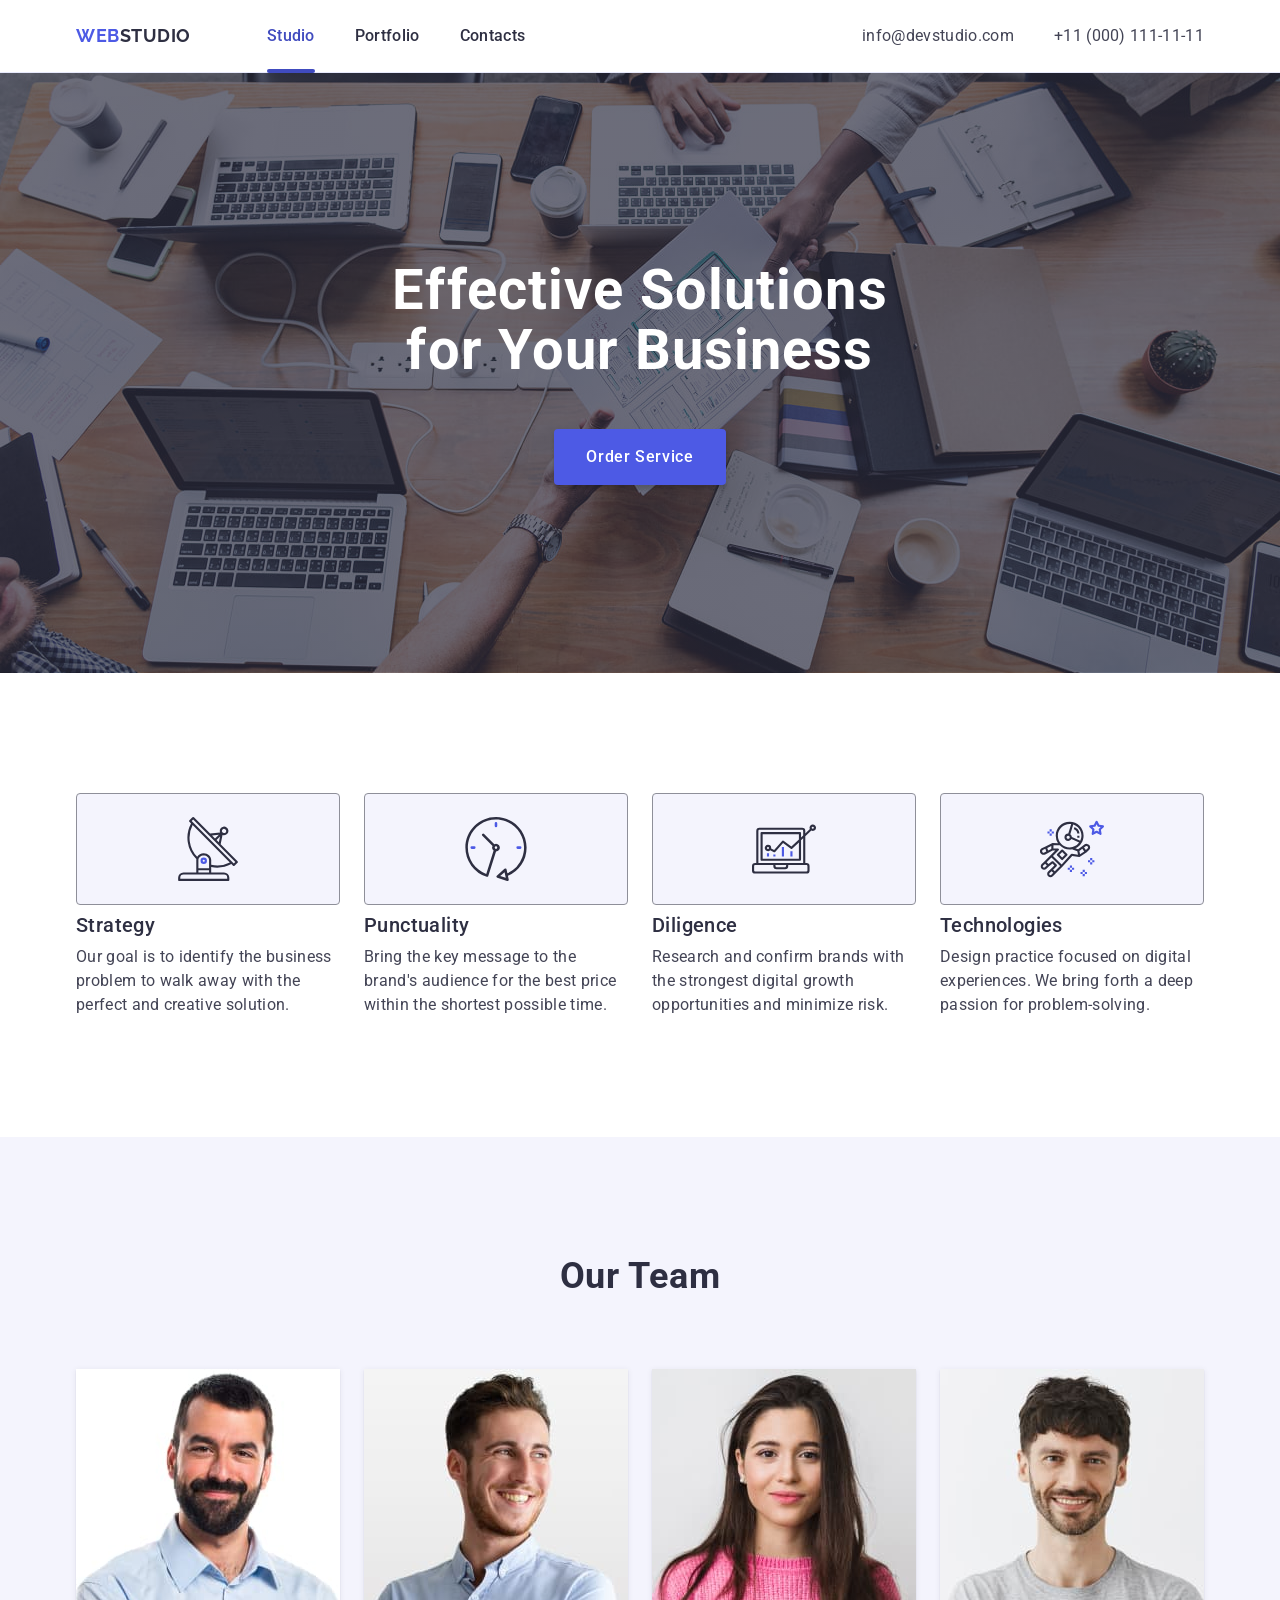
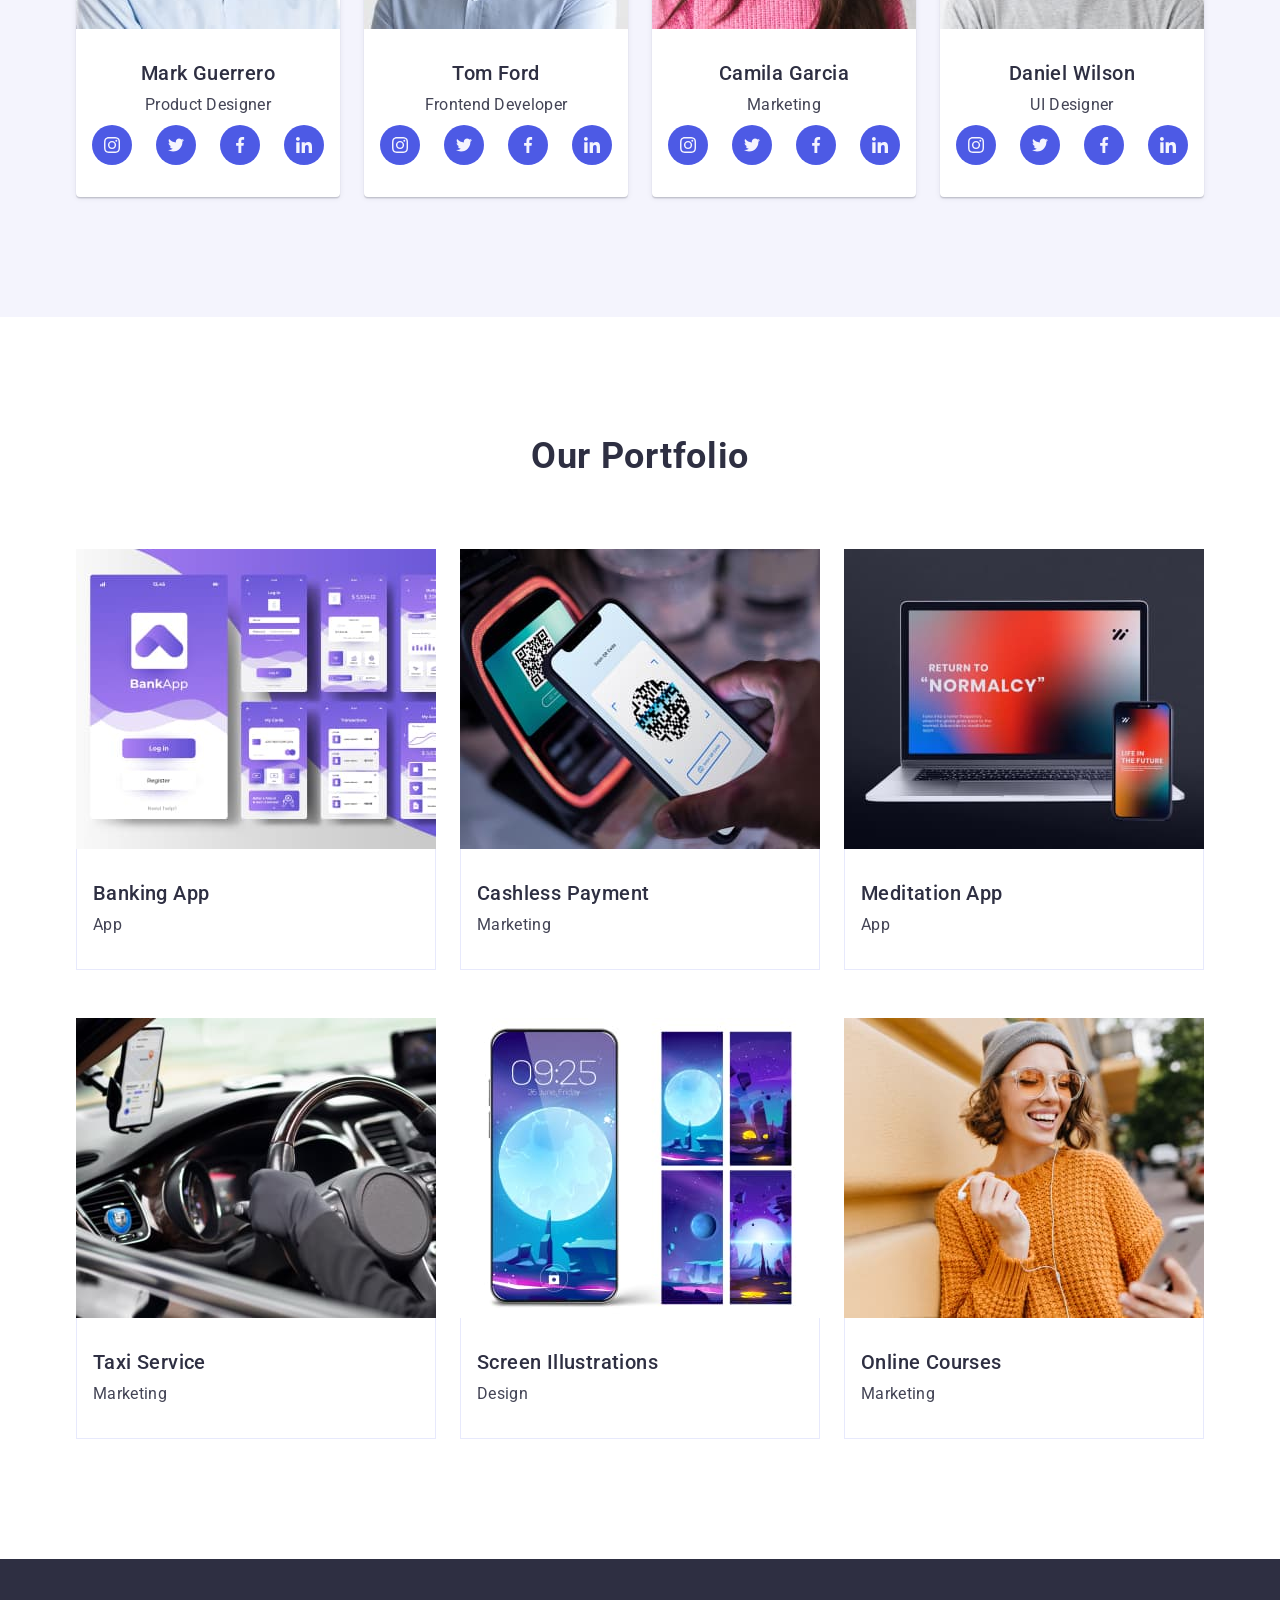
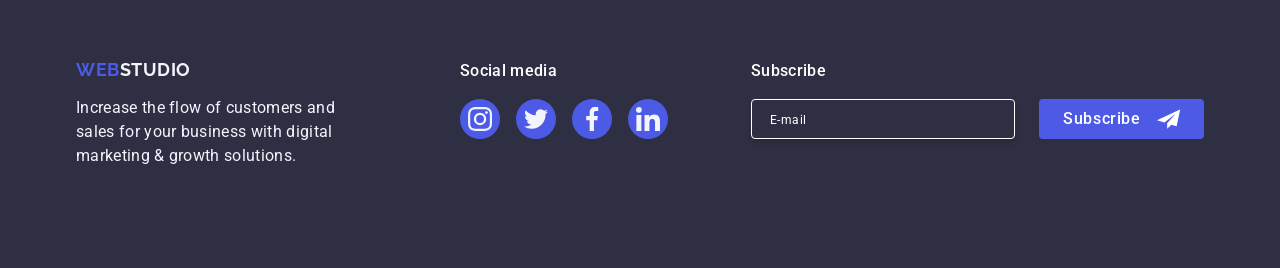
==== commit 30bc35d4: "dz5" ====
--- a/index.html
+++ b/index.html
@@ -359,41 +359,107 @@
                     &
                     growth solutions.</p>
             </div>
-            <div class="">
-                <p class="footer-media">Social media</p>
-                <ul class="list-footer">
-                    <li class="icon-item">
-                        <a class="icon-media-link media-footer" href="">
-                            <svg class="icon-media" width="24" height="24">
-                                <use href="./images/icons.svg#icon-instagram-2"></use>
+            <div class="footer-bottom">
+                <div>
+                    <p class="footer-media">Social media</p>
+                    <ul class="list-footer">
+                        <li class="icon-item">
+                            <a class="icon-media-link media-footer" href="">
+                                <svg class="icon-media" width="24" height="24">
+                                    <use href="./images/icons.svg#icon-instagram-2"></use>
+                                </svg>
+                            </a>
+                        </li>
+                        <li class="icon-item">
+                            <a class="icon-media-link media-footer" href="">
+                                <svg class="icon-media" width="24" height="24">
+                                    <use href="./images/icons.svg#icon-twitter-1"></use>
+                                </svg>
+                            </a>
+                        </li>
+                        <li class="icon-item">
+                            <a class="icon-media-link media-footer" href="">
+                                <svg class="icon-media" width="24" height="24">
+                                    <use href="./images/icons.svg#icon-facebook-1"></use>
+                                </svg>
+                            </a>
+                        </li>
+                        <li class="icon-item">
+                            <a class="icon-media-link media-footer" href="">
+                                <svg class="icon-media" width="24" height="24">
+                                    <use href="./images/icons.svg#icon-linkedin-1"></use>
+                                </svg>
+                            </a>
+                        </li>
+                    </ul>
+                </div>
+                <form class="footer-form">
+                    <p class="footer-media">Subscribe</p>
+                    <div class="footre-input-box">
+                        <label for="footer-input-email" class="">
+                            <input type="email" name="footer-input-email" class="footer-input-email"
+                                placeholder="E-mail">
+                        </label>
+                        <button type="submit" class="footer-btn">Subscribe
+                            <svg class="sumbit-btn" width="24" height="24">
+                                <use href="./images/icons.svg#icon-telegram"></use>
                             </svg>
-                        </a>
-                    </li>
-                    <li class="icon-item">
-                        <a class="icon-media-link media-footer" href="">
-                            <svg class="icon-media" width="24" height="24">
-                                <use href="./images/icons.svg#icon-twitter-1"></use>
-                            </svg>
-                        </a>
-                    </li>
-                    <li class="icon-item">
-                        <a class="icon-media-link media-footer" href="">
-                            <svg class="icon-media" width="24" height="24">
-                                <use href="./images/icons.svg#icon-facebook-1"></use>
-                            </svg>
-                        </a>
-                    </li>
-                    <li class="icon-item">
-                        <a class="icon-media-link media-footer" href="">
-                            <svg class="icon-media" width="24" height="24">
-                                <use href="./images/icons.svg#icon-linkedin-1"></use>
-                            </svg>
-                        </a>
-                    </li>
-                </ul>
+                        </button>
+                    </div>
+                </form>
             </div>
         </div>
     </footer>
+    <div class="backdrop">
+        <div class="modal">
+            <button type="button" class="modal-close">
+                <svg class="modal-close-icon" width="8" height="8">
+                    <use href="./images/icons.svg#icon-close"></use>
+                </svg>
+            </button>
+            <p class="modal-title">Leave your contacts and we will call you back</p>
+            <div class="modal-field">
+                <label for="user-name" class="modal-label">Name</label>
+                <div class="modal-imput-cover">
+                    <input type="text" class="modal-imput" name="user-name" id="user-name">
+                    <svg class="modal-input-icon" width="18" height="18">
+                        <use href="./images/icons.svg#icon-person-black"></use>
+                    </svg>
+                </div>
+            </div>
+            <div class="modal-field">
+                <label for="user-phone" class="modal-label">Phone</label>
+                <div class="modal-imput-cover">
+                    <input type="tel" class="modal-imput" name="user-phone" id="user-name">
+                    <svg class="modal-input-icon" width="18" height="18">
+                        <use href="./images/icons.svg#icon-phone-black"></use>
+                    </svg>
+                </div>
+            </div>
+            <div class="modal-field">
+                <label for="user-email" class="modal-label">Email</label>
+                <div class="modal-imput-cover">
+                    <input type="email" class="modal-imput" name="user-email" id="user-name">
+                    <svg class="modal-input-icon" width="18" height="18">
+                        <use href="./images/icons.svg#icon-email-black"></use>
+                    </svg>
+                </div>
+            </div>
+            <div class="modal-field">
+                <label for="user-text" class="modal-label">Comment</label>
+                <textarea nome="user-text" id="user-text" class="modal-textarea" placeholder="Text input"></textarea>
+            </div>
+            <div class="modal-field">
+                <input type="checkbox" name="policy" id="policy" class="modal-check visually-hidden" value="true">
+                <label for="policy" class="check-text"><span class="check-element"><svg class="check-icon" width="10"
+                            height="8">
+                            <use href="./images/icons.svg#icon-Vector-1"></use>
+                        </svg></span>I accept the terms and
+                    conditions of the <a href="">Privacy Policy</a></label>
+            </div>
+            <button class="hero-btn" type="submit">Send</button>
+        </div>
+    </div>
 </body>
 
 </html>
--- a/css/styles.css
+++ b/css/styles.css
@@ -1,5 +1,9 @@
 a {
     text-decoration: none;
+}
+
+input {
+    font-family: inherit;
 }
 
 ul,
@@ -428,7 +432,7 @@
     line-height: 1.5;
     letter-spacing: 0.32px;
     color: var(--CLOUD, #F4F4FD);
-    max-width: 264px;
+    width: 264px;
 }
 
 .logo-footer {
@@ -437,7 +441,7 @@
 
 .container-div {
     display: flex;
-    align-items: baseline
+    align-items: baseline;
 }
 
 .logo-box {
@@ -464,4 +468,220 @@
 .icon-media-link:hover.media-footer,
 .icon-media-link:focus.media-footer {
     background-color: #31d0aa;
+}
+
+.footer-bottom {
+    display: flex;
+    justify-content: space-between;
+    align-items: center;
+    width: 100%;
+
+}
+
+.footre-input-box {
+    display: flex;
+    align-items: center;
+    gap: 24px;
+}
+
+.footer-input-email {
+    border: 1px solid #fff;
+    border-radius: 4px;
+    width: 264px;
+    height: 40px;
+    background-color: transparent;
+    box-shadow: 0 4px 4px 0 rgba(0, 0, 0, 0.15);
+}
+
+.footer-input-email::placeholder {
+    font-size: 12px;
+    line-height: 2;
+    letter-spacing: 0.04em;
+    color: #fff;
+    padding: 8px 16px;
+}
+
+.footer-btn {
+    display: flex;
+    gap: 16px;
+    border-radius: 4px;
+    padding: 8px 24px;
+    width: 165px;
+    height: 40px;
+    background-color: #4d5ae5;
+    font-weight: 500;
+    font-size: 16px;
+    line-height: 1.5;
+    letter-spacing: 0.04em;
+    align-items: center;
+    color: #fff;
+    border: none;
+    transition: background-color 250ms cubic-bezier(0.4, 0, 0.2, 1);
+}
+
+.sumbit-btn {
+    fill: #fff;
+}
+
+.footer-btn:hover,
+.footer-btn:focus {
+    background-color: #404BBF;
+}
+
+/* .footer-form {
+    justify-content: space-between;
+    align-items: center;
+} */
+
+.backdrop {
+    background-color: rgba(46, 47, 66, 0.4);
+    position: fixed;
+    top: 0;
+    width: 100%;
+    height: 100%;
+    opacity: 0;
+    pointer-events: none;
+    visibility: hidden;
+}
+
+.is-open {
+    opacity: 1;
+    pointer-events: auto;
+    visibility: visible;
+}
+
+.modal {
+    background-color: #fff;
+    width: 408px;
+    min-height: 584px;
+    position: absolute;
+    top: 50%;
+    left: 50%;
+    transform: translate(-50%, -50%);
+    padding: 72px 24px 24px 24px;
+}
+
+.modal-close {
+    background-color: #E7E9FC;
+    border-radius: 50%;
+    border: 1px solid rgba(0, 0, 0, 0.1);
+    width: 24px;
+    height: 24px;
+    position: absolute;
+    top: 24px;
+    right: 24px;
+    display: flex;
+    align-items: center;
+    justify-content: center;
+}
+
+.modal-title {
+    font-weight: 500;
+    font-size: 16px;
+    line-height: 1.5;
+    letter-spacing: 0.02em;
+    text-align: center;
+    color: #2e2f42;
+    margin-bottom: 16px;
+}
+
+.modal-field {
+    margin-bottom: 8px;
+}
+
+.modal-label {
+    font-size: 12px;
+    line-height: 1.16667;
+    letter-spacing: 0.04em;
+    color: #8e8f99;
+    display: inline-block;
+    margin-bottom: 4px;
+}
+
+.modal-imput {
+    width: 100%;
+    height: 40px;
+    border: 1px solid rgba(46, 47, 66, 0.4);
+    border-radius: 4px;
+    background-color: transparent;
+    font-weight: 400;
+    font-size: 12px;
+    line-height: 1.16667;
+    letter-spacing: 0.04em;
+    padding-left: 38px;
+    outline: transparent;
+}
+
+.modal-imput:focus {
+    border-color: #4d5ae5;
+}
+
+.modal-imput:focus+.modal-input-icon {
+    fill: #4d5ae5;
+}
+
+
+.modal-imput-cover {
+    position: relative;
+}
+
+.modal-input-icon {
+    fill: #2e2f42;
+    position: absolute;
+    left: 16px;
+    top: 50%;
+    transform: translateY(-50%);
+}
+
+.modal-textarea {
+    width: 100%;
+    height: 120px;
+    border: 1px solid rgba(46, 47, 66, 0.4);
+    border-radius: 4px;
+    background-color: transparent;
+    outline: transparent;
+    resize: none;
+    padding: 8px 16px;
+    font-weight: 400;
+    font-size: 12px;
+    line-height: 1.16667;
+    letter-spacing: 0.04em;
+
+}
+
+.modal-textarea::placeholder {
+    font-weight: 400;
+    font-size: 12px;
+    line-height: 1.16667;
+    letter-spacing: 0.04em;
+    color: rgba(46, 47, 66, 0.4);
+}
+
+.check-text {
+    font-weight: 400;
+    font-size: 12px;
+    line-height: 1.16667;
+    letter-spacing: 0.04em;
+    color: #8e8f99;
+    display: inline-block;
+
+}
+
+.check-element {
+    display: inline-block;
+    text-align: center;
+    width: 16px;
+    height: 16px;
+    border-radius: 2px;
+    border: 1px solid rgba(46, 47, 66, 0.4);
+    margin-right: 8px;
+    fill: transparent;
+
+
+}
+
+.modal-check:checked+.check-text .check-element {
+    background-color: #404bbf;
+    border: 1px solid #404bbf;
+    fill: #f4f4fd;
 }
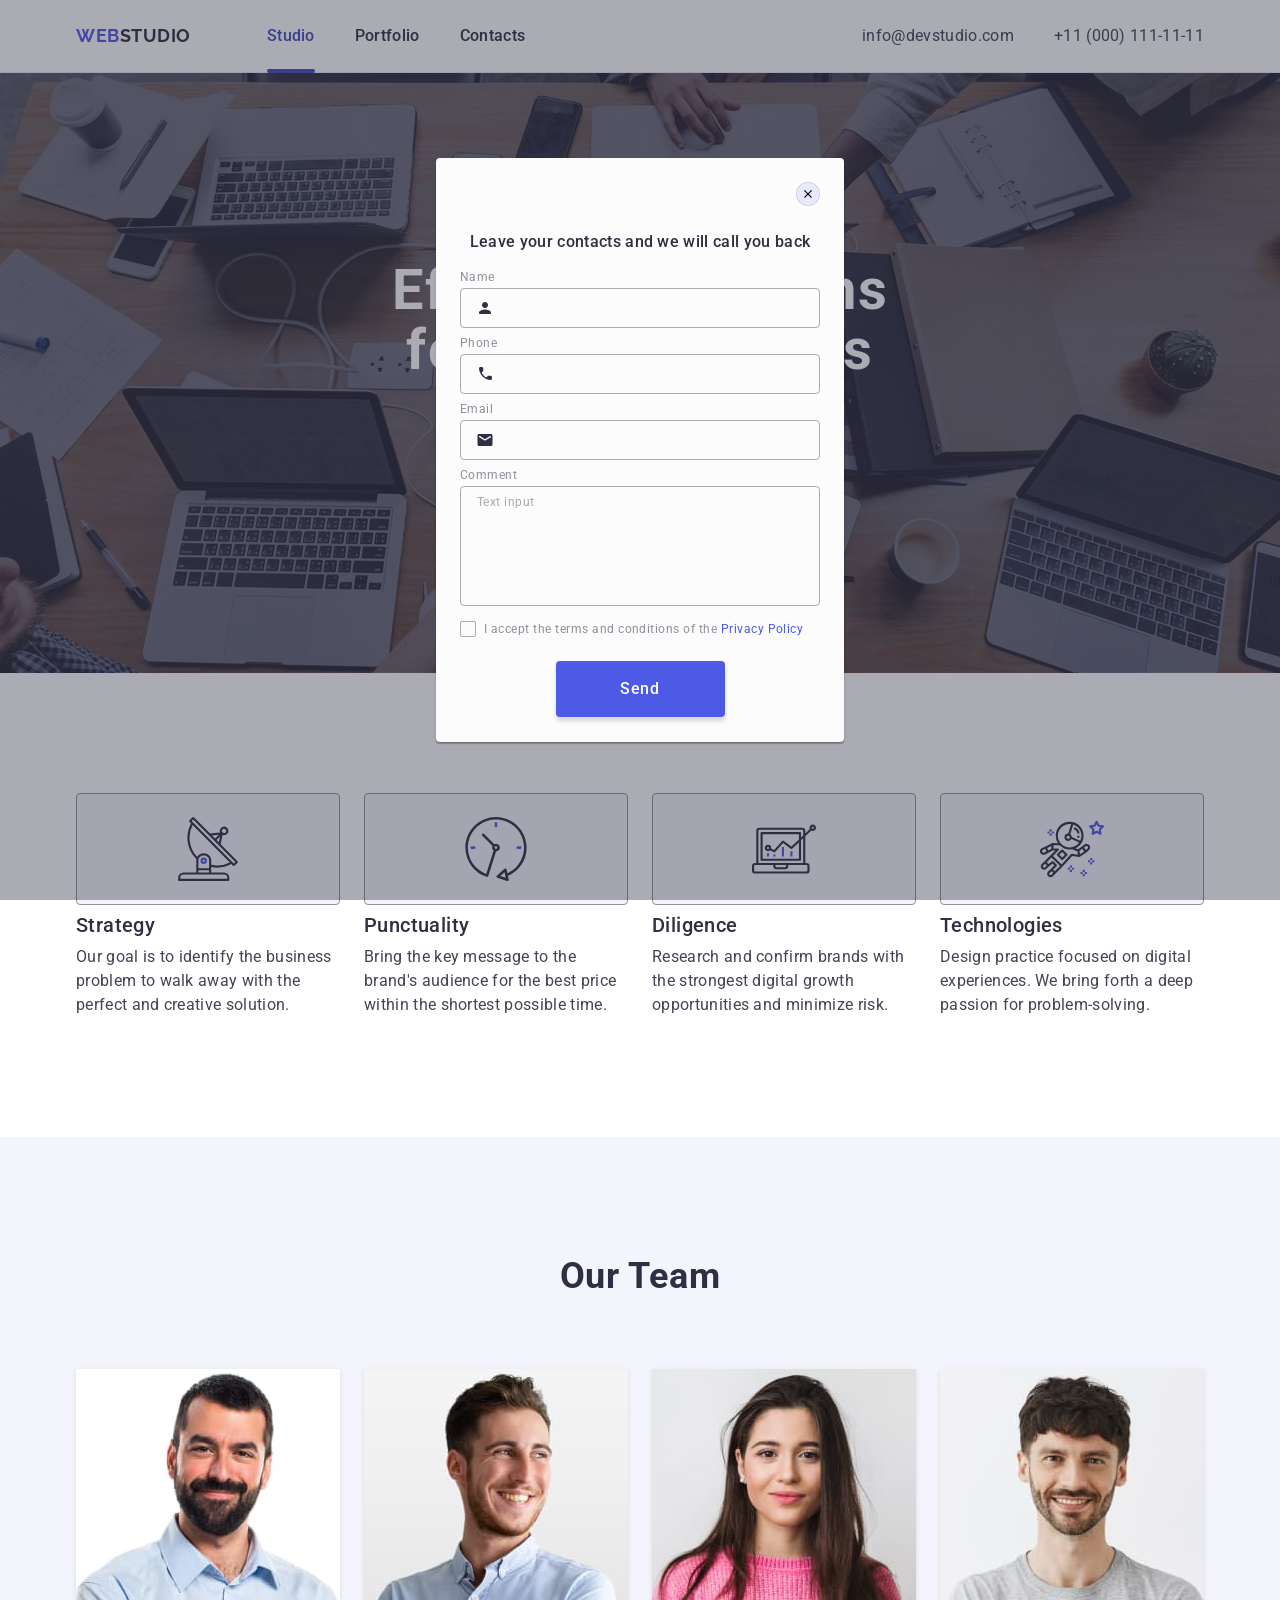
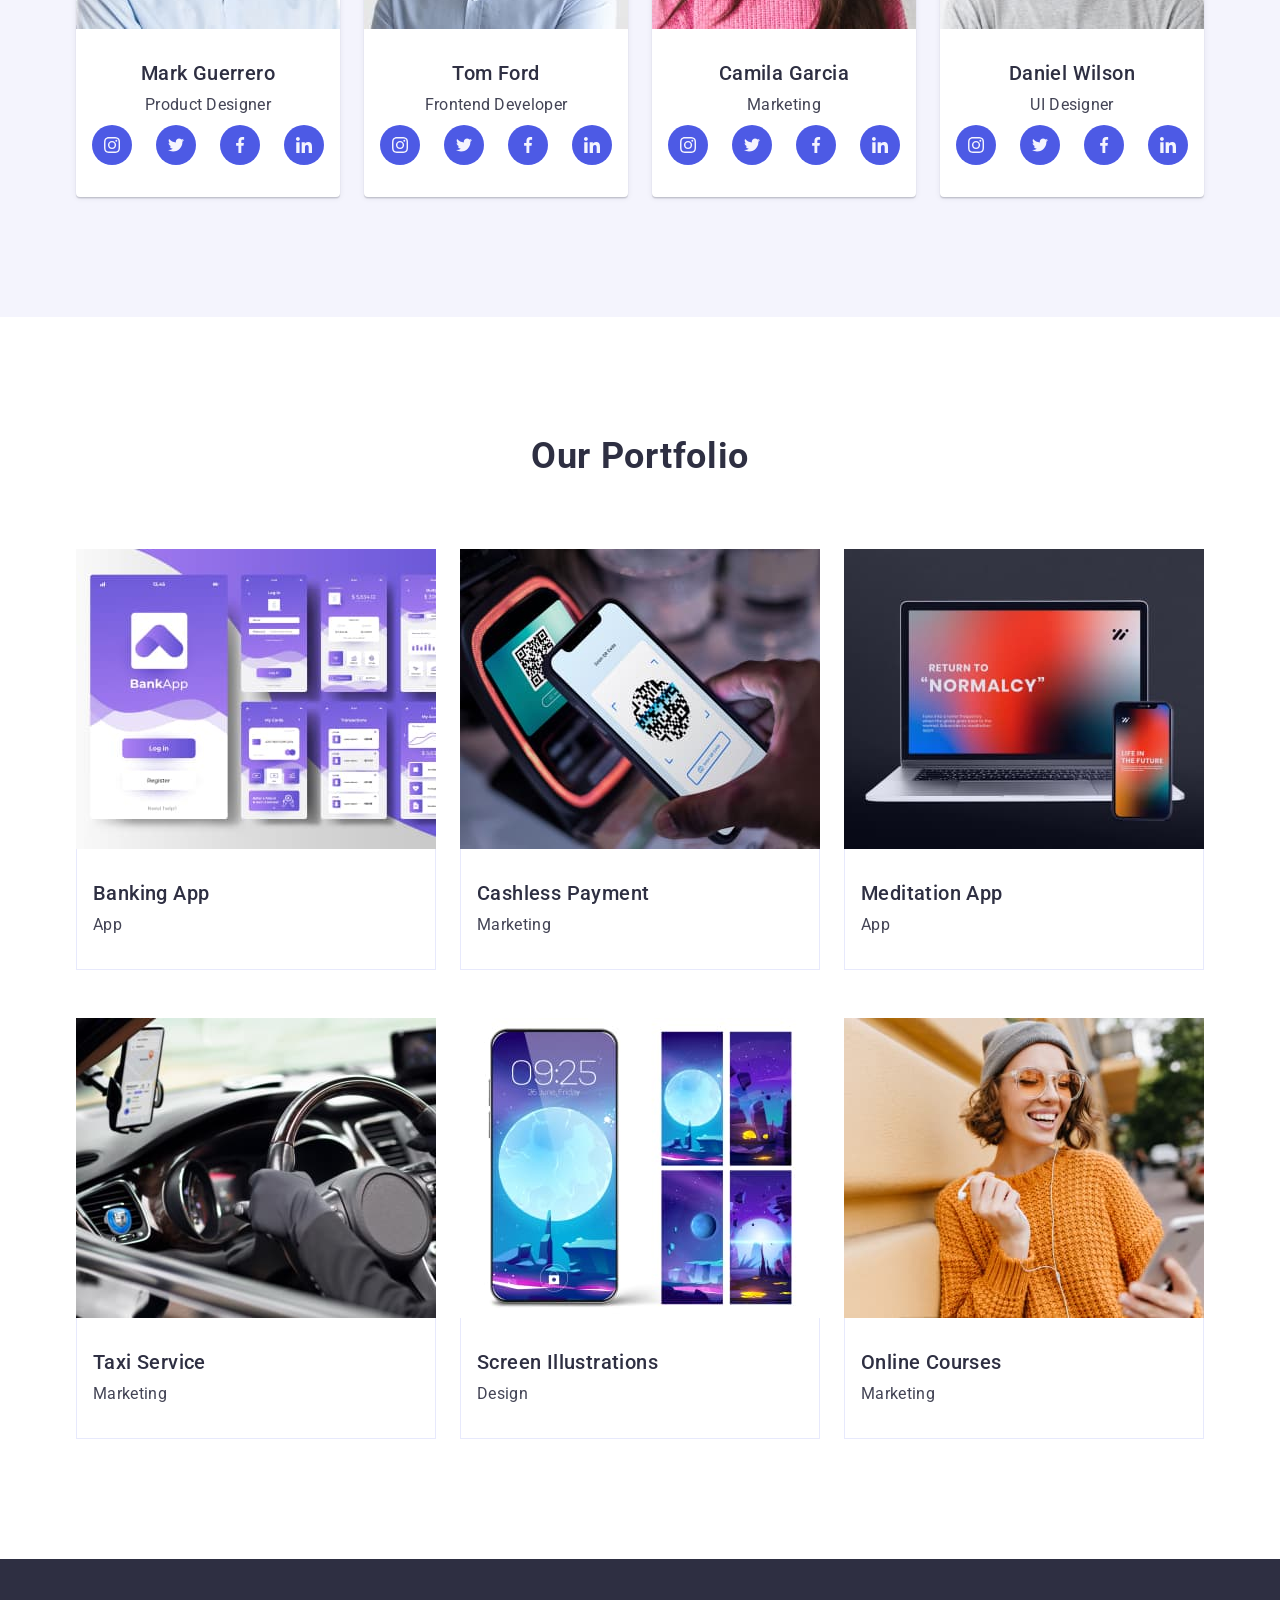
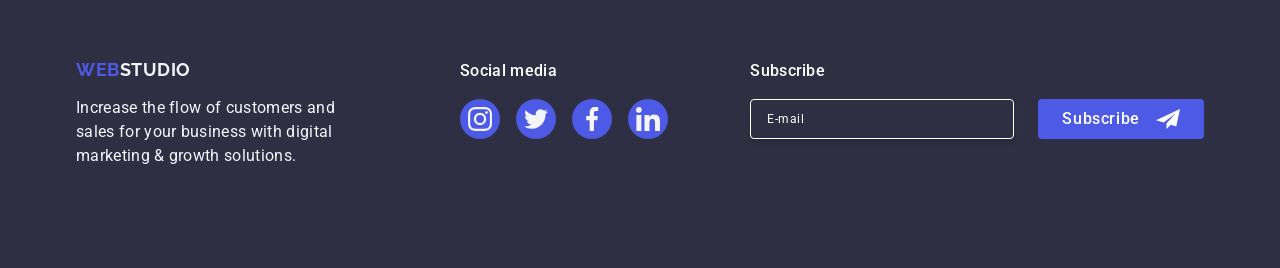
==== commit 2706377b: "dz5" ====
--- a/index.html
+++ b/index.html
@@ -393,24 +393,24 @@
                         </li>
                     </ul>
                 </div>
-                <form class="footer-form">
+                <div class="conteiner-footer-form">
                     <p class="footer-media">Subscribe</p>
-                    <div class="footre-input-box">
+                    <form class="footer-form">
                         <label for="footer-input-email" class="">
                             <input type="email" name="footer-input-email" class="footer-input-email"
-                                placeholder="E-mail">
+                                placeholder="E-mail" id="footer-input-email">
                         </label>
                         <button type="submit" class="footer-btn">Subscribe
                             <svg class="sumbit-btn" width="24" height="24">
                                 <use href="./images/icons.svg#icon-telegram"></use>
                             </svg>
                         </button>
-                    </div>
-                </form>
+                    </form>
+                </div>
             </div>
         </div>
     </footer>
-    <div class="backdrop">
+    <div class="backdrop is-open">
         <div class="modal">
             <button type="button" class="modal-close">
                 <svg class="modal-close-icon" width="8" height="8">
@@ -418,45 +418,49 @@
                 </svg>
             </button>
             <p class="modal-title">Leave your contacts and we will call you back</p>
-            <div class="modal-field">
-                <label for="user-name" class="modal-label">Name</label>
-                <div class="modal-imput-cover">
-                    <input type="text" class="modal-imput" name="user-name" id="user-name">
-                    <svg class="modal-input-icon" width="18" height="18">
-                        <use href="./images/icons.svg#icon-person-black"></use>
-                    </svg>
-                </div>
-            </div>
-            <div class="modal-field">
-                <label for="user-phone" class="modal-label">Phone</label>
-                <div class="modal-imput-cover">
-                    <input type="tel" class="modal-imput" name="user-phone" id="user-name">
-                    <svg class="modal-input-icon" width="18" height="18">
-                        <use href="./images/icons.svg#icon-phone-black"></use>
-                    </svg>
-                </div>
-            </div>
-            <div class="modal-field">
-                <label for="user-email" class="modal-label">Email</label>
-                <div class="modal-imput-cover">
-                    <input type="email" class="modal-imput" name="user-email" id="user-name">
-                    <svg class="modal-input-icon" width="18" height="18">
-                        <use href="./images/icons.svg#icon-email-black"></use>
-                    </svg>
-                </div>
-            </div>
-            <div class="modal-field">
-                <label for="user-text" class="modal-label">Comment</label>
-                <textarea nome="user-text" id="user-text" class="modal-textarea" placeholder="Text input"></textarea>
-            </div>
-            <div class="modal-field">
-                <input type="checkbox" name="policy" id="policy" class="modal-check visually-hidden" value="true">
-                <label for="policy" class="check-text"><span class="check-element"><svg class="check-icon" width="10"
-                            height="8">
-                            <use href="./images/icons.svg#icon-Vector-1"></use>
-                        </svg></span>I accept the terms and
-                    conditions of the <a href="">Privacy Policy</a></label>
-            </div>
+            <form>
+                <div class="modal-field">
+                    <label for="user-name" class="modal-label">Name</label>
+                    <div class="modal-imput-cover">
+                        <input type="text" class="modal-imput" name="user-name" id="user-name">
+                        <svg class="modal-input-icon" width="18" height="24">
+                            <use href="./images/icons.svg#icon-person-black"></use>
+                        </svg>
+                    </div>
+                </div>
+                <div class="modal-field">
+                    <label for="user-phone" class="modal-label">Phone</label>
+                    <div class="modal-imput-cover">
+                        <input type="tel" class="modal-imput" name="user-phone" id="user-phone">
+                        <svg class="modal-input-icon" width="18" height="24">
+                            <use href="./images/icons.svg#icon-phone-black"></use>
+                        </svg>
+                    </div>
+                </div>
+                <div class="modal-field">
+                    <label for="user-email" class="modal-label">Email</label>
+                    <div class="modal-imput-cover">
+                        <input type="email" class="modal-imput" name="user-email" id="user-email">
+                        <svg class="modal-input-icon" width="18" height="24">
+                            <use href="./images/icons.svg#icon-email-black"></use>
+                        </svg>
+                    </div>
+                </div>
+                <div class="modal-field">
+                    <label for="user-comment" class="modal-label">Comment</label>
+                    <textarea id="user-comment" name="user-comment" class="modal-textarea"
+                        placeholder="Text input"></textarea>
+                </div>
+                <div class="modal-checkbox">
+                    <input type="checkbox" name="user-privacy" id="user-privacy" class="modal-check visually-hidden"
+                        value="true">
+                    <label for="user-privacy" class="check-text"><span class="check-element"><svg class="check-icon"
+                                width="10" height="8">
+                                <use href="./images/icons.svg#icon-Vector-1"></use>
+                            </svg></span>I accept the terms and
+                        conditions of the <a class="policy-link" href="">Privacy Policy</a></label>
+                </div>
+            </form>
             <button class="hero-btn" type="submit">Send</button>
         </div>
     </div>
--- a/css/styles.css
+++ b/css/styles.css
@@ -478,7 +478,7 @@
 
 }
 
-.footre-input-box {
+.footer-form {
     display: flex;
     align-items: center;
     gap: 24px;
@@ -491,35 +491,40 @@
     height: 40px;
     background-color: transparent;
     box-shadow: 0 4px 4px 0 rgba(0, 0, 0, 0.15);
-}
-
-.footer-input-email::placeholder {
     font-size: 12px;
     line-height: 2;
     letter-spacing: 0.04em;
+    padding-left: 16px;
+    color: #ffffff;
+}
+
+.footer-input-email::placeholder {
     color: #fff;
-    padding: 8px 16px;
+
 }
 
 .footer-btn {
-    display: flex;
-    gap: 16px;
+    font-family: "Roboto", sans-serif;
+    display: flex;
     border-radius: 4px;
     padding: 8px 24px;
-    width: 165px;
+    min-width: 165px;
     height: 40px;
     background-color: #4d5ae5;
     font-weight: 500;
     font-size: 16px;
     line-height: 1.5;
     letter-spacing: 0.04em;
+    justify-content: center;
     align-items: center;
     color: #fff;
+    cursor: pointer;
     border: none;
     transition: background-color 250ms cubic-bezier(0.4, 0, 0.2, 1);
 }
 
 .sumbit-btn {
+    margin-left: 16px;
     fill: #fff;
 }
 
@@ -539,9 +544,8 @@
     top: 0;
     width: 100%;
     height: 100%;
-    opacity: 0;
     pointer-events: none;
-    visibility: hidden;
+    transition: opacity 250ms cubic-bezier(0.4, 0, 0.2, 1), visibility 250ms cubic-bezier(0.4, 0, 0.2, 1);
 }
 
 .is-open {
@@ -551,7 +555,12 @@
 }
 
 .modal {
-    background-color: #fff;
+    background-color: #fcfcfc;
+    box-shadow: 0px 1px 1px rgba(0, 0, 0, 0.14),
+        0px 1px 3px rgba(0, 0, 0, 0.12),
+        0px 2px 1px rgba(0, 0, 0, 0.2);
+    border-radius: 4px;
+    transition: transform 250ms cubic-bezier(0.4, 0, 0.2, 1);
     width: 408px;
     min-height: 584px;
     position: absolute;
@@ -565,6 +574,8 @@
     background-color: #E7E9FC;
     border-radius: 50%;
     border: 1px solid rgba(0, 0, 0, 0.1);
+    padding: 0;
+    transition: background-color 250ms cubic-bezier(0.4, 0, 0.2, 1), border 250ms cubic-bezier(0.4, 0, 0.2, 1);
     width: 24px;
     height: 24px;
     position: absolute;
@@ -575,6 +586,17 @@
     justify-content: center;
 }
 
+.modal-close:hover,
+.modal-close:focus {
+    background-color: #404bbf;
+    border: none;
+    fill: #ffffff
+}
+
+.modal-input-icon {
+    transition: fill 250ms cubic-bezier(0.4, 0, 0.2, 1);
+}
+
 .modal-title {
     font-weight: 500;
     font-size: 16px;
@@ -591,11 +613,12 @@
 
 .modal-label {
     font-size: 12px;
-    line-height: 1.16667;
+    line-height: 1.17;
     letter-spacing: 0.04em;
     color: #8e8f99;
-    display: inline-block;
+    display: block;
     margin-bottom: 4px;
+
 }
 
 .modal-imput {
@@ -606,10 +629,11 @@
     background-color: transparent;
     font-weight: 400;
     font-size: 12px;
-    line-height: 1.16667;
+    line-height: 1.17;
     letter-spacing: 0.04em;
     padding-left: 38px;
     outline: transparent;
+    transition: border-color 250ms cubic-bezier(0.4, 0, 0.2, 1);
 }
 
 .modal-imput:focus {
@@ -642,11 +666,15 @@
     outline: transparent;
     resize: none;
     padding: 8px 16px;
-    font-weight: 400;
+    color: rgba(46, 47, 66, 0.4);
     font-size: 12px;
-    line-height: 1.16667;
+    line-height: 1.17;
     letter-spacing: 0.04em;
-
+    transition: border-color 250ms cubic-bezier(0.4, 0, 0.2, 1);
+}
+
+.modal-textarea:focus {
+    border-color: #4D5AE5;
 }
 
 .modal-textarea::placeholder {
@@ -657,26 +685,28 @@
     color: rgba(46, 47, 66, 0.4);
 }
 
+.modal-checkbox {
+    margin-bottom: 24px;
+}
+
 .check-text {
-    font-weight: 400;
     font-size: 12px;
-    line-height: 1.16667;
+    line-height: 1.17;
     letter-spacing: 0.04em;
     color: #8e8f99;
-    display: inline-block;
-
 }
 
 .check-element {
-    display: inline-block;
-    text-align: center;
+    display: inline-flex;
+    align-items: center;
+    justify-content: center;
     width: 16px;
     height: 16px;
     border-radius: 2px;
     border: 1px solid rgba(46, 47, 66, 0.4);
     margin-right: 8px;
     fill: transparent;
-
+    transition: background-color 250ms cubic-bezier(0.4, 0, 0.2, 1), border 250ms cubic-bezier(0.4, 0, 0.2, 1), fill 250ms cubic-bezier(0.4, 0, 0.2, 1);
 
 }
 
@@ -684,4 +714,8 @@
     background-color: #404bbf;
     border: 1px solid #404bbf;
     fill: #f4f4fd;
+}
+
+.policy-link {
+    color: #4d5ae5;
 }
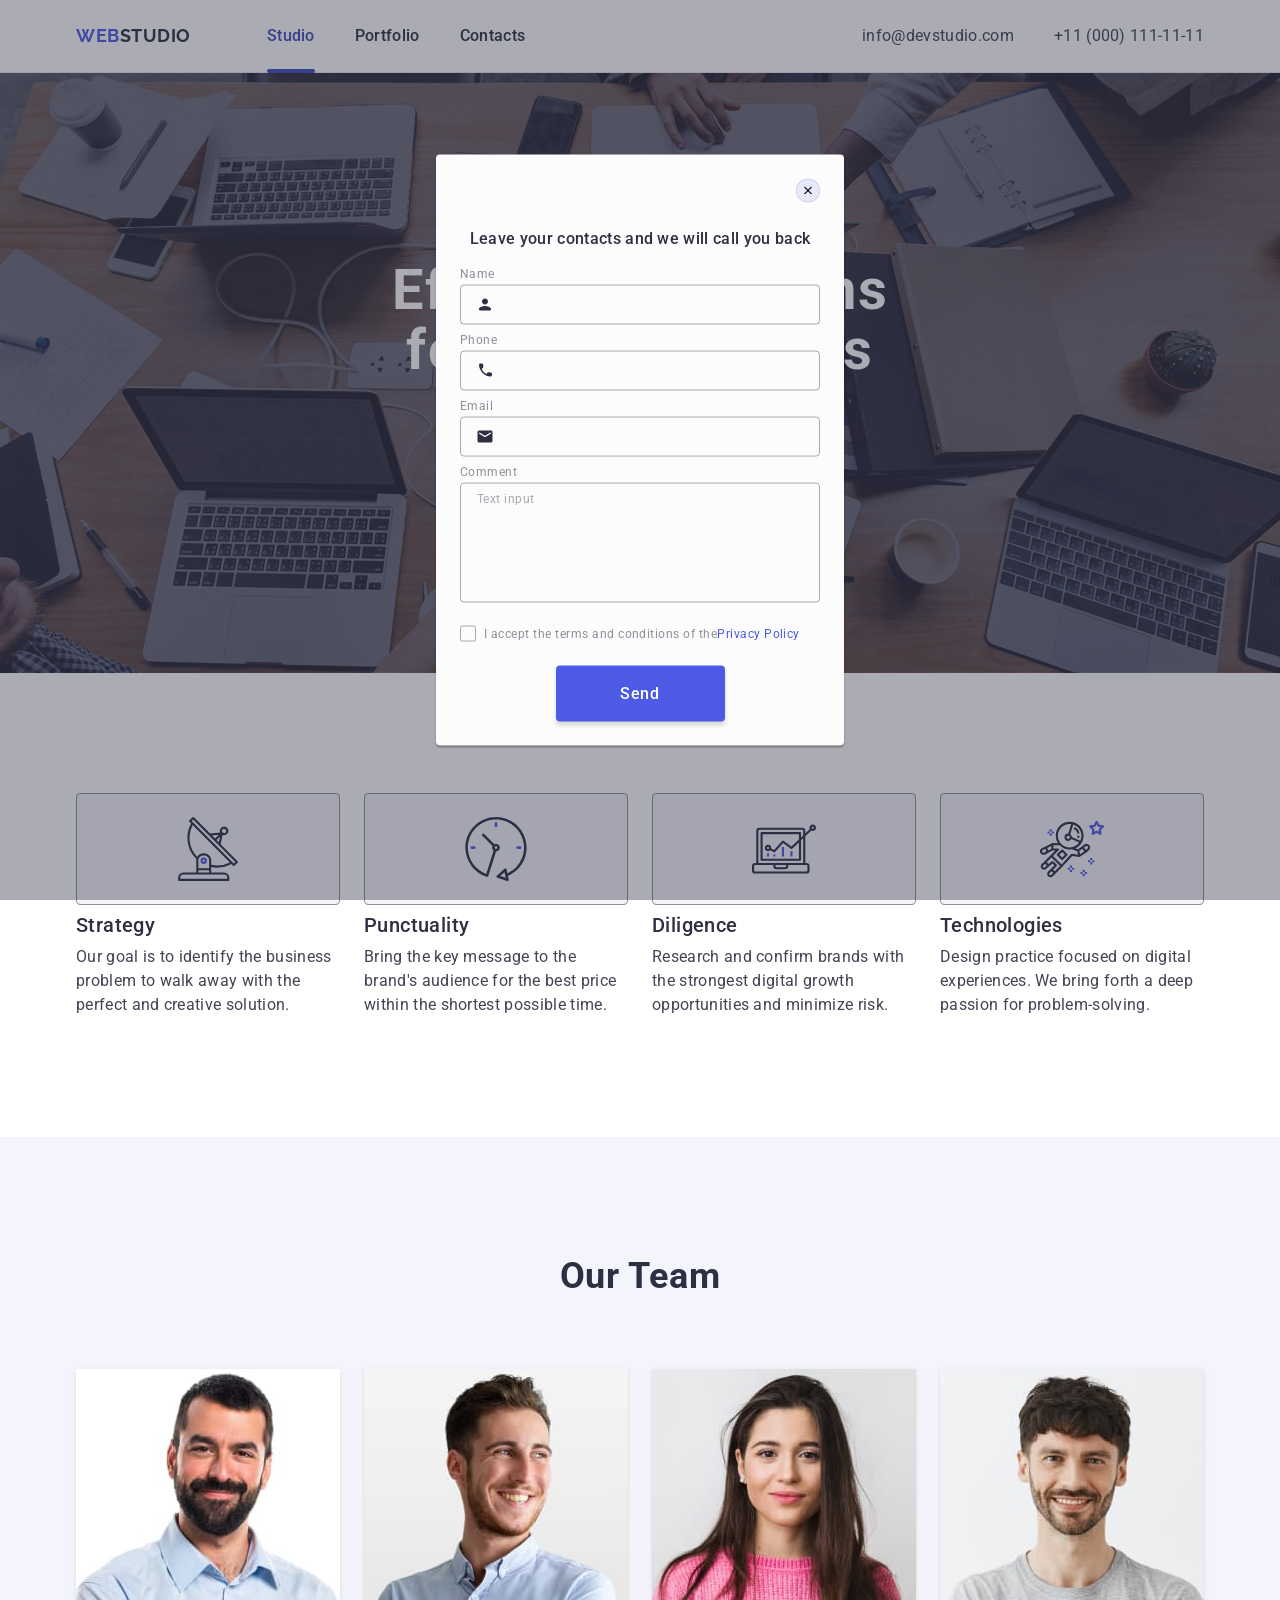
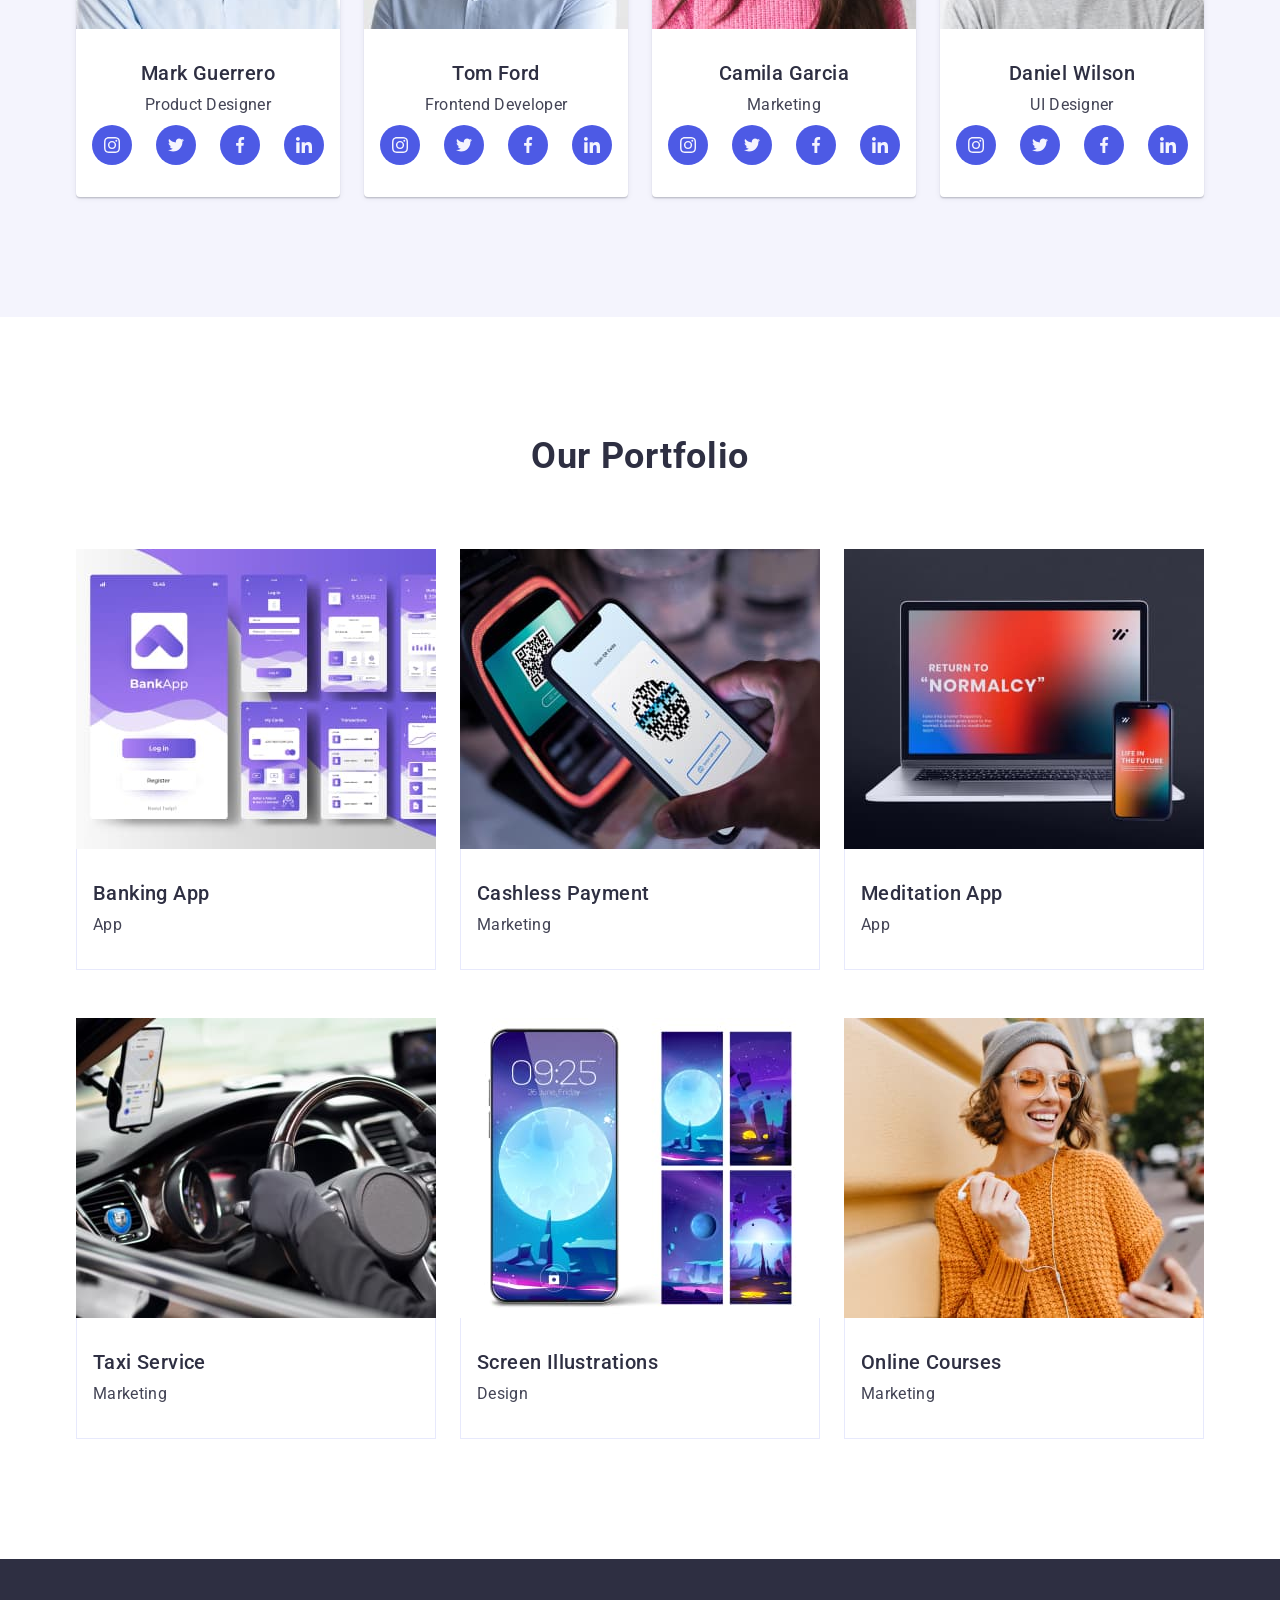
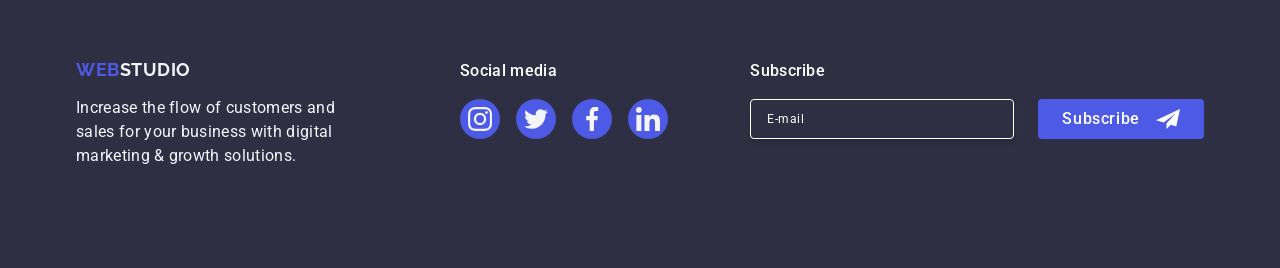
==== commit 68e15fed: "dz5" ====
--- a/index.html
+++ b/index.html
@@ -393,20 +393,20 @@
                         </li>
                     </ul>
                 </div>
-                <div class="conteiner-footer-form">
-                    <p class="footer-media">Subscribe</p>
-                    <form class="footer-form">
-                        <label for="footer-input-email" class="">
-                            <input type="email" name="footer-input-email" class="footer-input-email"
-                                placeholder="E-mail" id="footer-input-email">
-                        </label>
-                        <button type="submit" class="footer-btn">Subscribe
-                            <svg class="sumbit-btn" width="24" height="24">
-                                <use href="./images/icons.svg#icon-telegram"></use>
-                            </svg>
-                        </button>
-                    </form>
-                </div>
+            </div>
+            <div class="conteiner-footer-form">
+                <p class="footer-media">Subscribe</p>
+                <form class="footer-form">
+                    <label for="footer-input-email" class="">
+                        <input type="email" name="footer-input-email" class="footer-input-email" placeholder="E-mail"
+                            id="footer-input-email">
+                    </label>
+                    <button type="submit" class="footer-btn">Subscribe
+                        <svg class="sumbit-btn" width="24" height="24">
+                            <use href="./images/icons.svg#icon-telegram"></use>
+                        </svg>
+                    </button>
+                </form>
             </div>
         </div>
     </footer>
@@ -446,7 +446,7 @@
                         </svg>
                     </div>
                 </div>
-                <div class="modal-field">
+                <div class="modal-area">
                     <label for="user-comment" class="modal-label">Comment</label>
                     <textarea id="user-comment" name="user-comment" class="modal-textarea"
                         placeholder="Text input"></textarea>
@@ -458,10 +458,11 @@
                                 width="10" height="8">
                                 <use href="./images/icons.svg#icon-Vector-1"></use>
                             </svg></span>I accept the terms and
-                        conditions of the <a class="policy-link" href="">Privacy Policy</a></label>
-                </div>
+                        conditions of the<a class="policy-link" href="">Privacy Policy</a></label>
+                </div>
+                <button class="hero-btn" type="submit">Send</button>
             </form>
-            <button class="hero-btn" type="submit">Send</button>
+
         </div>
     </div>
 </body>
--- a/css/styles.css
+++ b/css/styles.css
@@ -657,6 +657,10 @@
     transform: translateY(-50%);
 }
 
+.modal-area {
+    margin-bottom: 16px
+}
+
 .modal-textarea {
     width: 100%;
     height: 120px;
@@ -712,7 +716,7 @@
 
 .modal-check:checked+.check-text .check-element {
     background-color: #404bbf;
-    border: 1px solid #404bbf;
+    border: none;
     fill: #f4f4fd;
 }
 
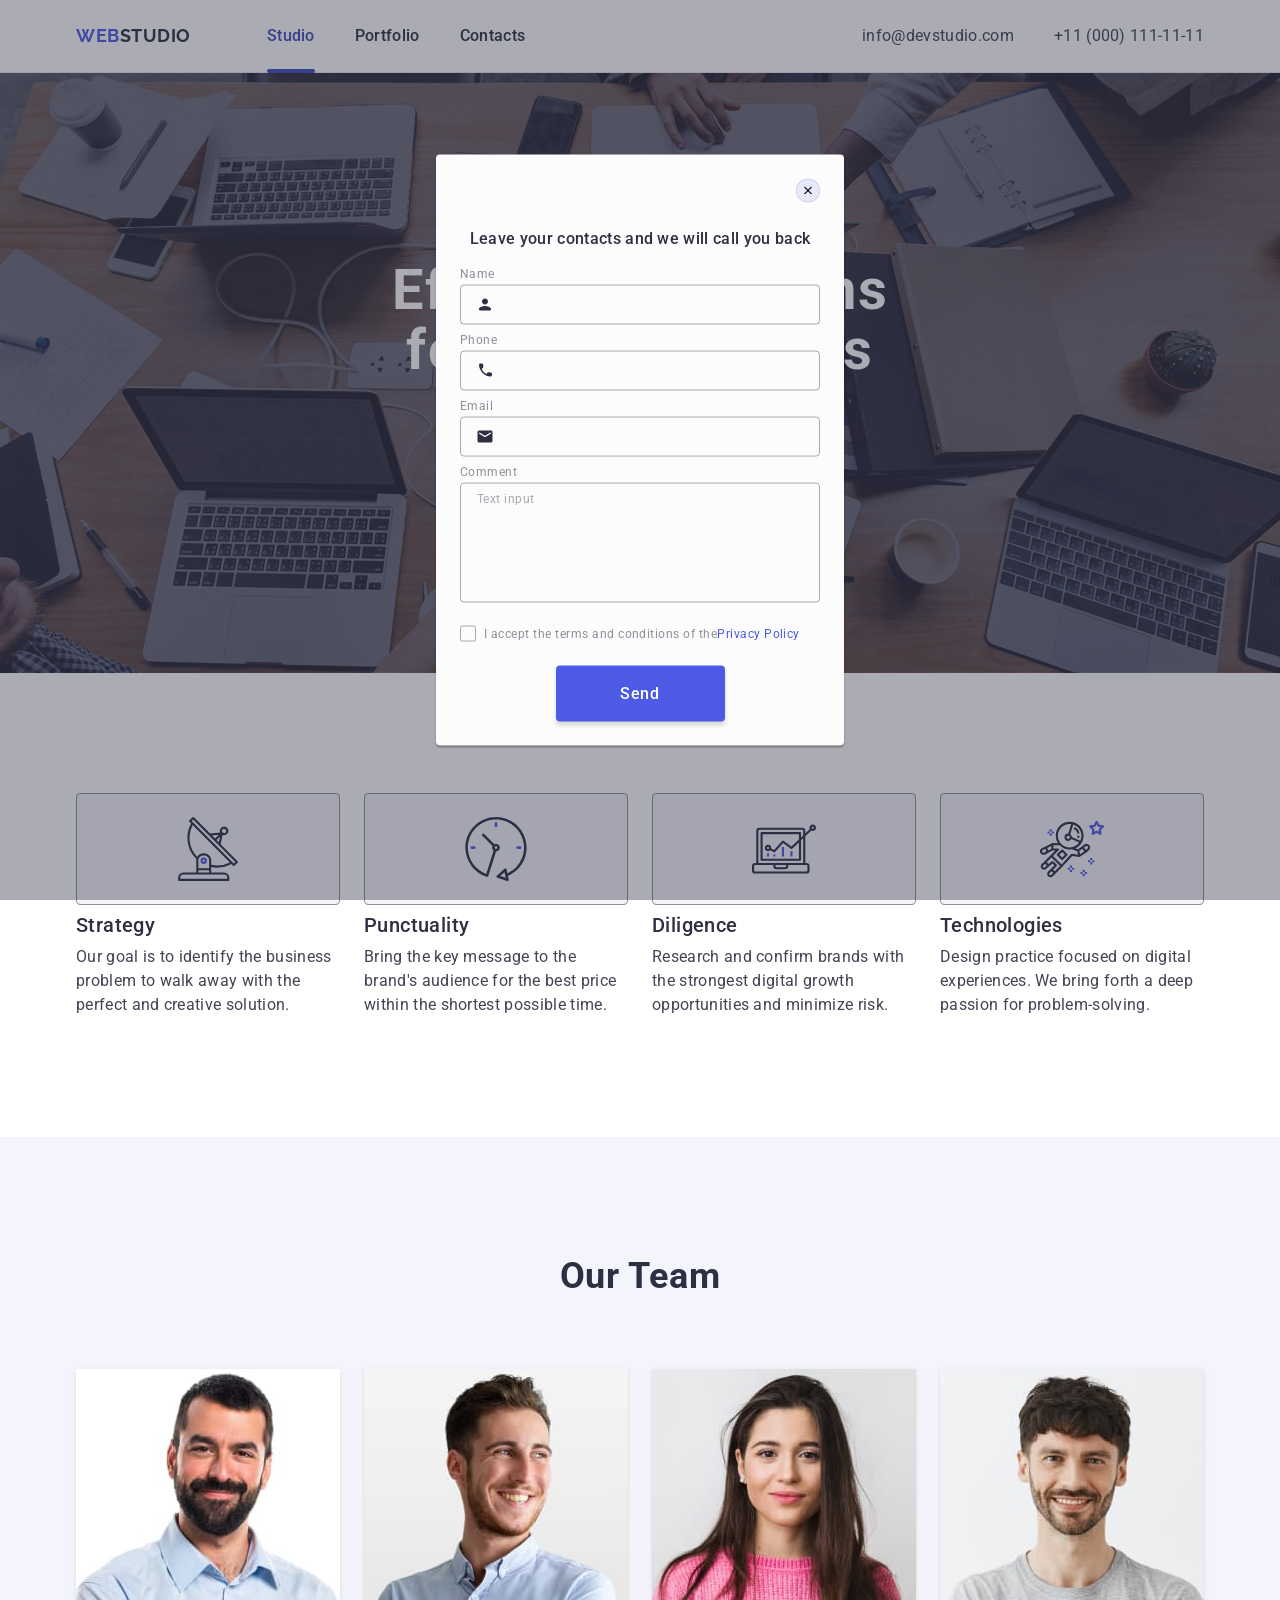
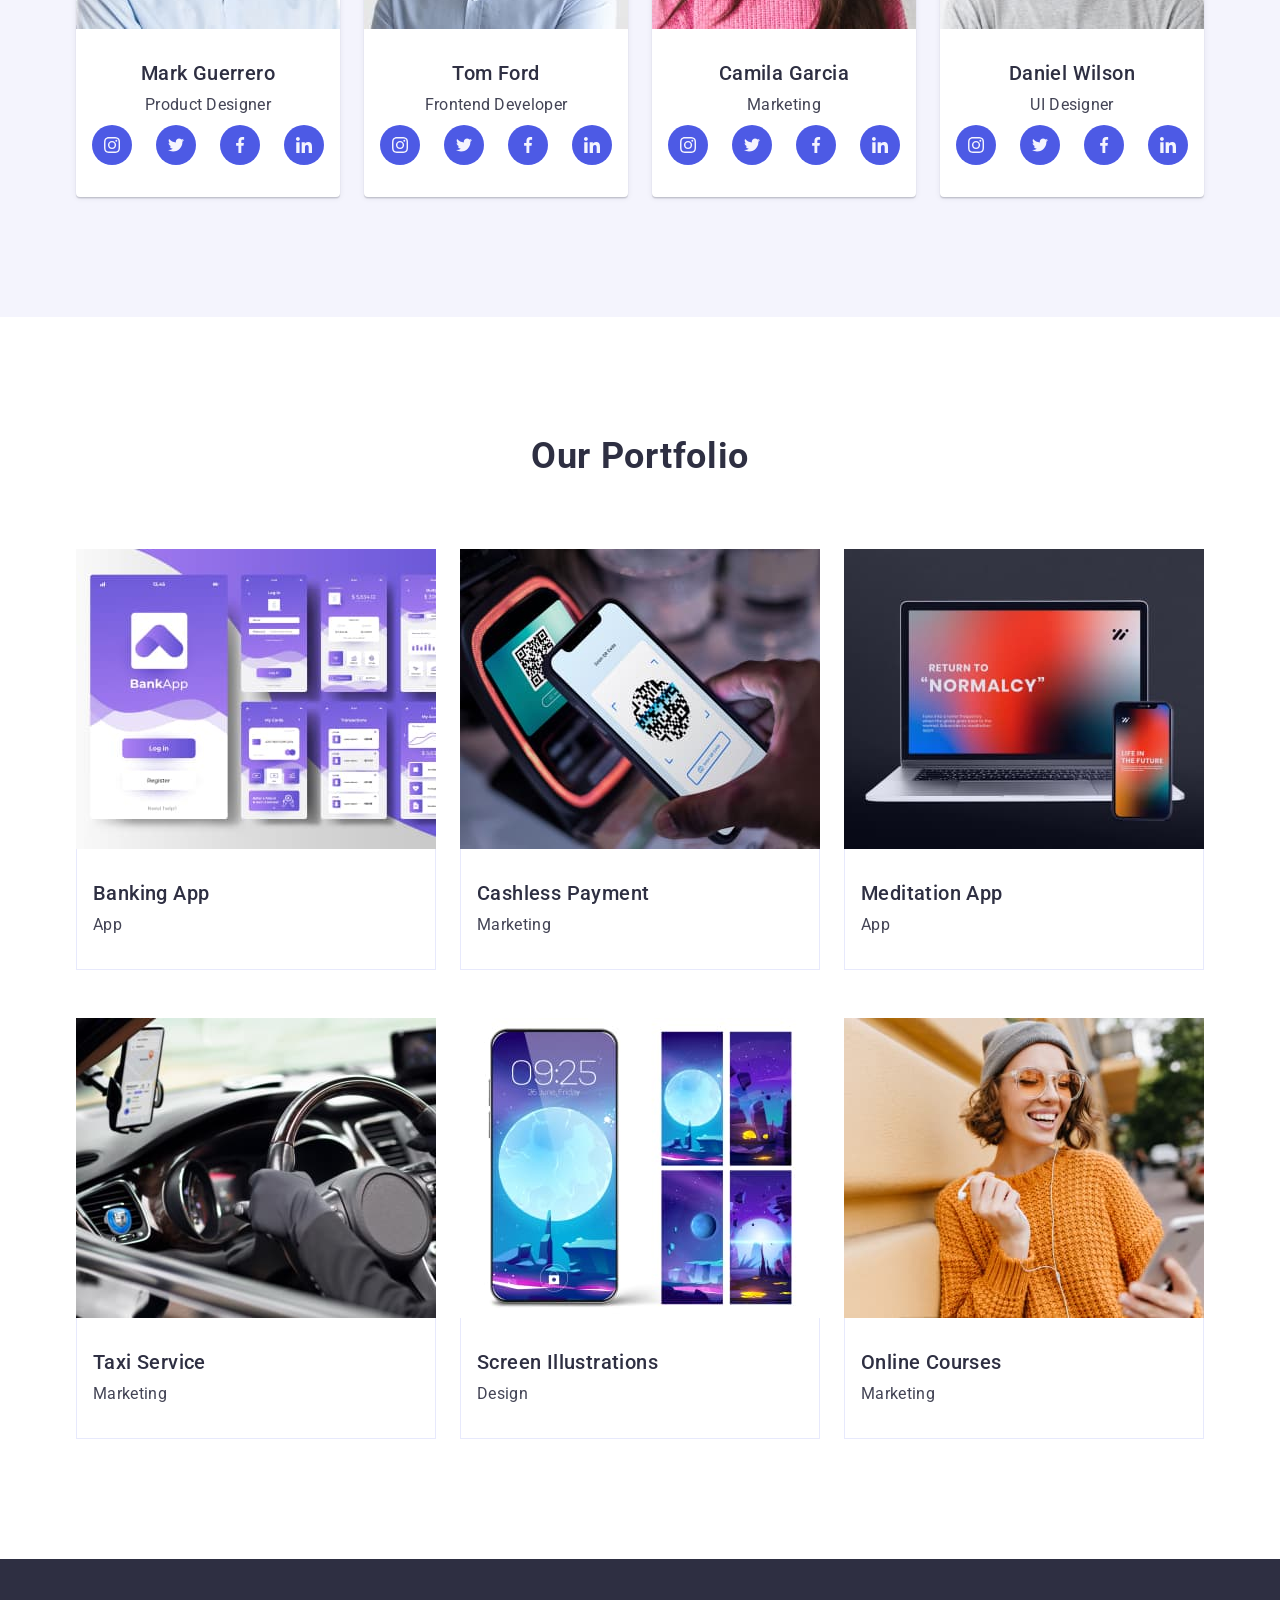
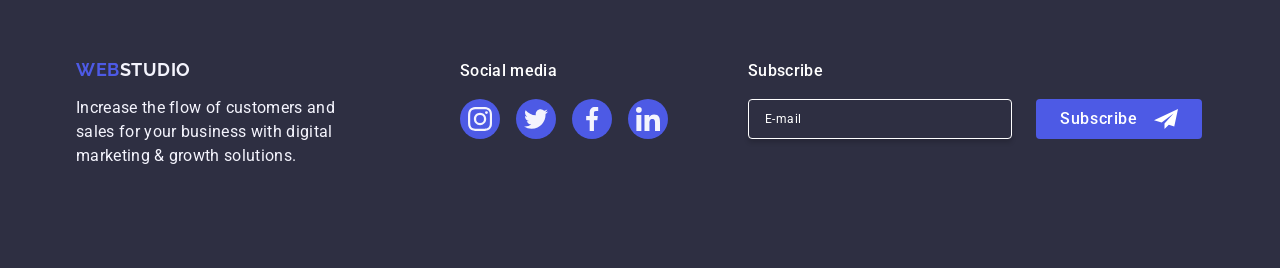
==== commit ad1220e5: "dz5" ====
--- a/index.html
+++ b/index.html
@@ -397,7 +397,7 @@
             <div class="conteiner-footer-form">
                 <p class="footer-media">Subscribe</p>
                 <form class="footer-form">
-                    <label for="footer-input-email" class="">
+                    <label for="footer-input-email" class="footer-input">
                         <input type="email" name="footer-input-email" class="footer-input-email" placeholder="E-mail"
                             id="footer-input-email">
                     </label>
@@ -410,7 +410,7 @@
             </div>
         </div>
     </footer>
-    <div class="backdrop is-open">
+    <div class="backdrop">
         <div class="modal">
             <button type="button" class="modal-close">
                 <svg class="modal-close-icon" width="8" height="8">
@@ -457,8 +457,8 @@
                     <label for="user-privacy" class="check-text"><span class="check-element"><svg class="check-icon"
                                 width="10" height="8">
                                 <use href="./images/icons.svg#icon-Vector-1"></use>
-                            </svg></span>I accept the terms and
-                        conditions of the<a class="policy-link" href="">Privacy Policy</a></label>
+                            </svg></span>I accept the terms and conditions of the<a class="policy-link" href="">Privacy
+                            Policy</a></label>
                 </div>
                 <button class="hero-btn" type="submit">Send</button>
             </form>
--- a/css/styles.css
+++ b/css/styles.css
@@ -474,7 +474,7 @@
     display: flex;
     justify-content: space-between;
     align-items: center;
-    width: 100%;
+    margin-right: 80px;
 
 }
 
@@ -593,7 +593,7 @@
     fill: #ffffff
 }
 
-.modal-input-icon {
+.modal-close-icon {
     transition: fill 250ms cubic-bezier(0.4, 0, 0.2, 1);
 }
 
@@ -655,6 +655,7 @@
     left: 16px;
     top: 50%;
     transform: translateY(-50%);
+    transition: fill 250ms cubic-bezier(0.4, 0, 0.2, 1);
 }
 
 .modal-area {
